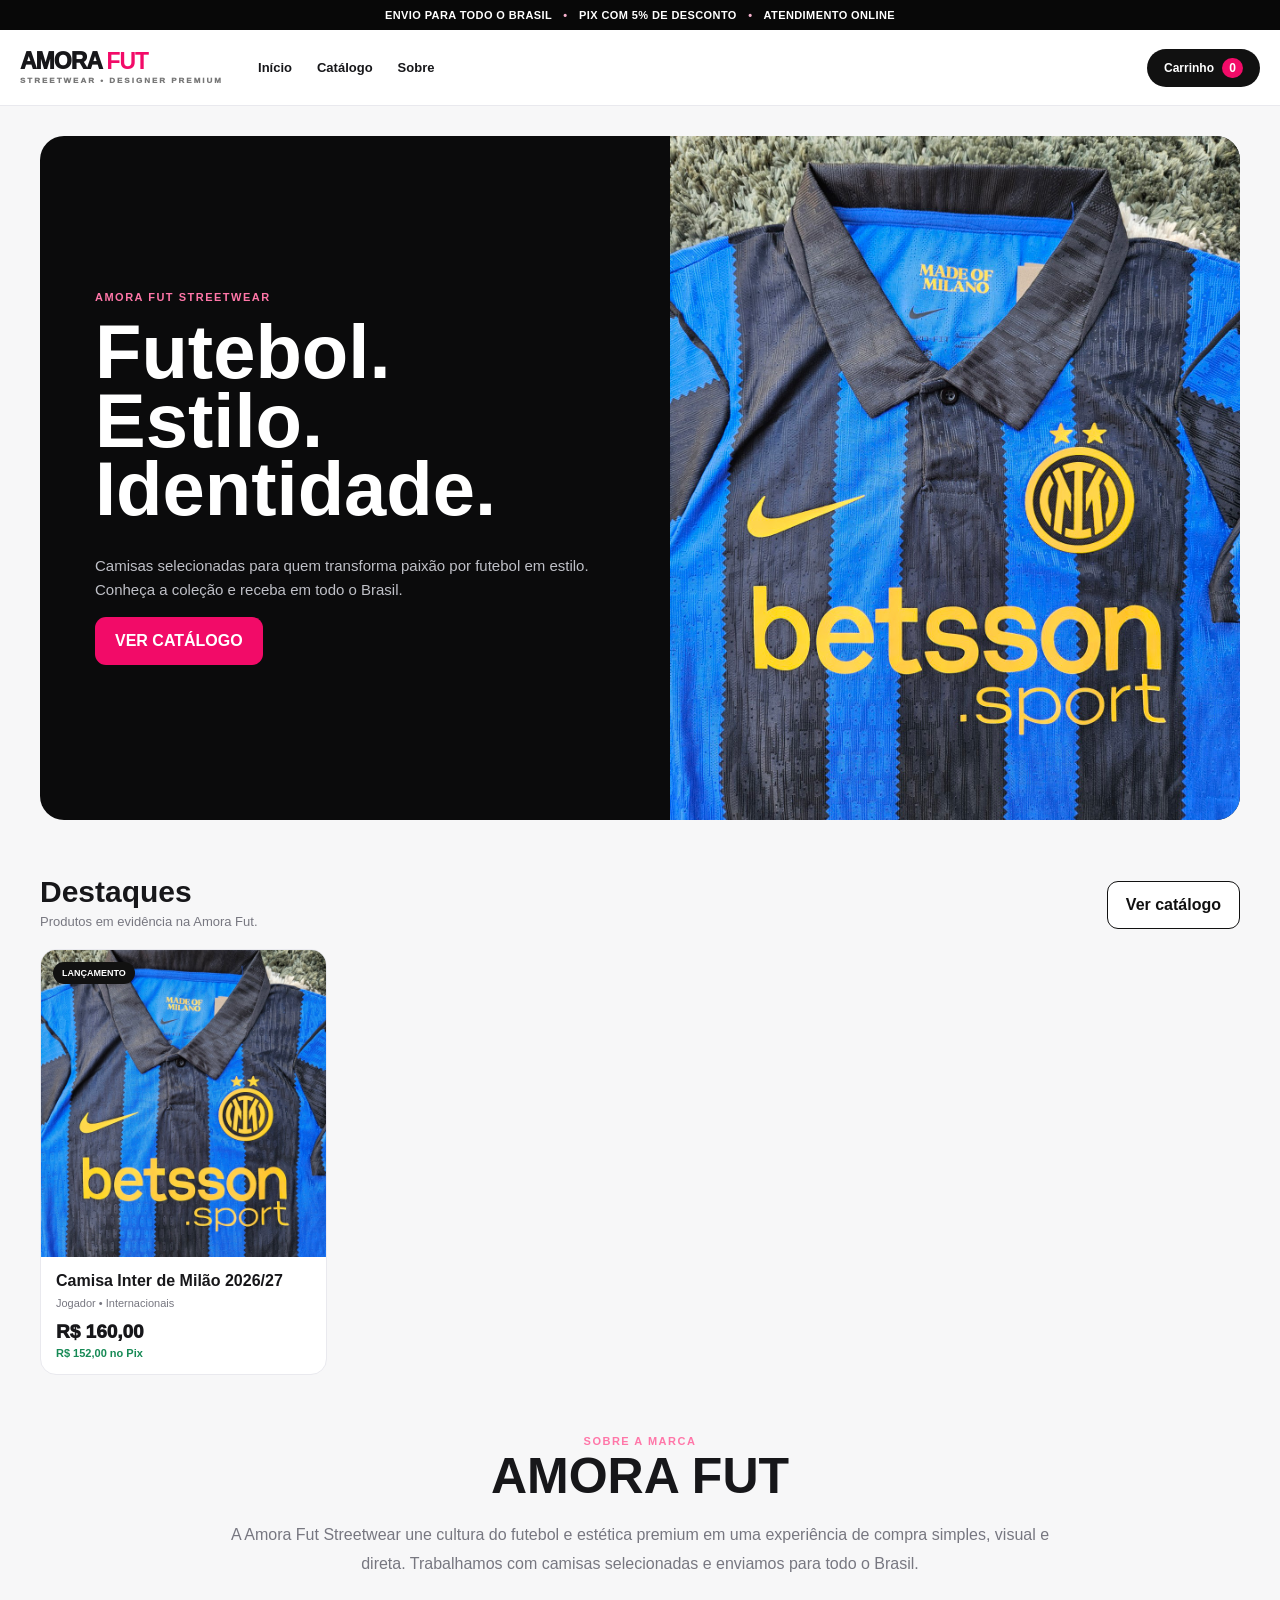
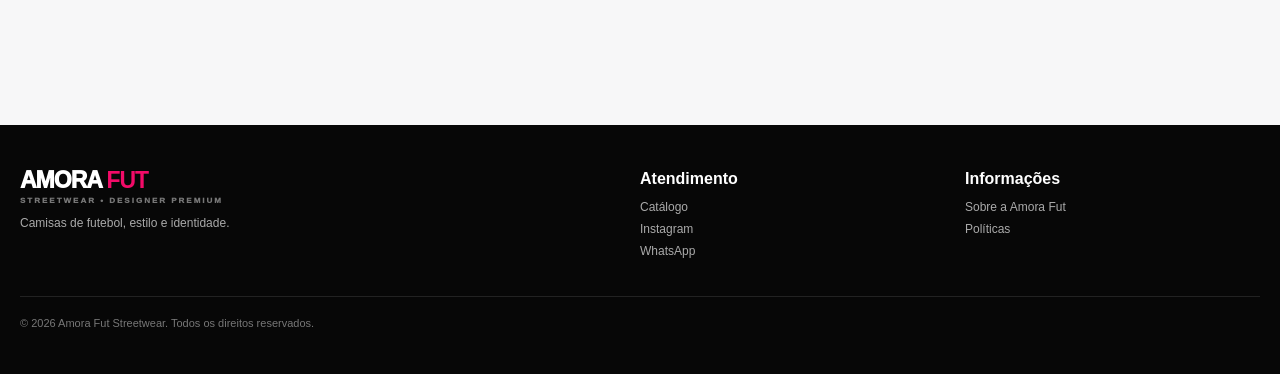
==== index.html @ ab6fc63b "a" ====
<!doctype html>
<html lang="pt-BR">
<head>
<meta charset="utf-8"><meta name="viewport" content="width=device-width,initial-scale=1">
<title>Amora Fut Streetwear | Camisas de Futebol</title>
<meta name="description" content="Amora Fut Streetwear — camisas de futebol e streetwear. Enviamos para todo o Brasil.">
<link rel="stylesheet" href="css/style.css">
</head>
<body>
<div class="announcement">ENVIO PARA TODO O BRASIL <span>•</span> PIX COM 5% DE DESCONTO <span>•</span> ATENDIMENTO ONLINE</div>
<header class="header">
  <a class="logo" href="#home" data-route>AMORA <strong>FUT</strong><small>STREETWEAR • DESIGNER PREMIUM</small></a>
  <nav><a href="#home" data-route>Início</a><a href="#catalogo" data-route>Catálogo</a><a href="#sobre" data-route>Sobre</a></nav>
  <button class="cartBtn" id="openCart">Carrinho <span id="cartCount">0</span></button>
</header>
<main id="app"></main>
<footer class="footer"><div class="footerGrid"><div><div class="logo light">AMORA <strong>FUT</strong><small>STREETWEAR • DESIGNER PREMIUM</small></div><p>Camisas de futebol, estilo e identidade.</p></div><div><b>Atendimento</b><a href="#catalogo" data-route>Catálogo</a><a id="instagramLink" target="_blank">Instagram</a><a id="whatsappLink" target="_blank">WhatsApp</a></div><div><b>Informações</b><a href="#sobre" data-route>Sobre a Amora Fut</a><a href="#politica" data-route>Políticas</a></div></div><div class="copy">© <span id="year"></span> Amora Fut Streetwear. Todos os direitos reservados.</div></footer>
<div id="cartDrawer" class="overlay"><aside class="drawer"><button class="x" id="closeCart">×</button><h2>Seu carrinho</h2><div id="cartItems"></div><div id="cartEmpty" class="empty">Seu carrinho está vazio.</div><div class="cartTotals"><div><span>Subtotal</span><b id="subtotal">R$ 0,00</b></div><div class="pixRow"><span>À vista no Pix</span><b id="pixTotal">R$ 0,00</b></div></div><button class="primary full" id="checkoutBtn">IR PARA O CHECKOUT</button><button class="secondary full" id="continueBtn">CONTINUAR COMPRANDO</button></aside></div>
<script src="js/config.js"></script><script src="js/products.js"></script><script src="js/app.js"></script>
</body></html>
---- css/style.css ----
:root{--pink:#f20b68;--pink2:#ff3d8b;--black:#080808;--ink:#17171a;--muted:#777780;--line:#e9e9ee;--bg:#f7f7f8;--white:#fff;--green:#168a55;--max:1240px}*{box-sizing:border-box}html{scroll-behavior:smooth}body{margin:0;font-family:Inter,Arial,Helvetica,sans-serif;color:var(--ink);background:var(--bg)}a{text-decoration:none;color:inherit}button,input,select{font:inherit}.announcement{background:var(--black);color:#fff;text-align:center;padding:9px 12px;font-size:11px;font-weight:800;letter-spacing:.4px}.announcement span{color:#f7b1cd;margin:0 8px}.header{height:76px;background:#fff;border-bottom:1px solid var(--line);display:flex;align-items:center;gap:35px;padding:0 max(18px,calc((100% - var(--max))/2));position:sticky;top:0;z-index:20}.logo{font-size:23px;font-weight:950;letter-spacing:-1px;line-height:.9}.logo strong{color:var(--pink)}.logo small{display:block;color:#777;font-size:8px;letter-spacing:2px;margin-top:6px}.header nav{display:flex;gap:25px;font-size:13px;font-weight:800;flex:1}.header nav a:hover{color:var(--pink)}.cartBtn{border:0;background:#111;color:#fff;border-radius:999px;padding:12px 17px;font-size:12px;font-weight:900;cursor:pointer}.cartBtn span{background:var(--pink);border-radius:99px;padding:3px 7px;margin-left:5px}.container{max-width:var(--max);margin:auto;padding:30px 20px 70px}.hero{background:#0b0b0c;color:#fff;border-radius:24px;min-height:470px;display:grid;grid-template-columns:1.05fr .95fr;overflow:hidden;position:relative}.heroCopy{padding:65px 55px;display:flex;flex-direction:column;justify-content:center}.eyebrow{font-size:11px;font-weight:900;letter-spacing:1.5px;color:#ff76a8}.hero h1{font-size:clamp(44px,6vw,76px);line-height:.9;margin:15px 0}.hero p{max-width:500px;color:#bfc0c7;line-height:1.6;font-size:15px}.heroImg{min-height:470px;background:#151518;display:flex;align-items:center;justify-content:center}.heroImg img{width:100%;height:100%;object-fit:cover}.primary{border:0;background:var(--pink);color:#fff;border-radius:11px;padding:15px 20px;font-weight:900;cursor:pointer}.primary:hover{background:var(--pink2)}.secondary{border:1px solid #111;background:#fff;color:#111;border-radius:11px;padding:14px 18px;font-weight:900;cursor:pointer}.sectionTitle{display:flex;justify-content:space-between;align-items:end;margin:55px 0 20px}.sectionTitle h2{font-size:30px;margin:0}.sectionTitle p{color:var(--muted);font-size:13px;margin:5px 0 0}.filters{display:flex;gap:9px;flex-wrap:wrap;margin-bottom:20px}.filter{border:1px solid var(--line);background:#fff;padding:10px 13px;border-radius:999px;font-size:12px;font-weight:800;cursor:pointer}.filter.active{background:#111;color:#fff;border-color:#111}.search{margin-left:auto;border:1px solid var(--line);background:#fff;border-radius:999px;padding:11px 14px;min-width:230px;outline:none}.grid{display:grid;grid-template-columns:repeat(4,1fr);gap:18px}.card{background:#fff;border:1px solid var(--line);border-radius:16px;overflow:hidden;transition:.2s;position:relative}.card:hover{transform:translateY(-3px);box-shadow:0 12px 35px #0000000d}.cardImg{aspect-ratio:1/1.08;background:#eee;overflow:hidden;position:relative}.cardImg img{width:100%;height:100%;object-fit:cover;transition:.35s}.card:hover .cardImg img{transform:scale(1.03)}.badge{position:absolute;top:12px;left:12px;background:#111;color:#fff;border-radius:999px;padding:6px 9px;font-size:9px;font-weight:900}.cardBody{padding:15px}.cardBody h3{margin:0 0 7px;font-size:16px}.meta{font-size:11px;color:var(--muted);margin-bottom:12px}.price{font-size:19px;font-weight:950}.pix{font-size:11px;color:var(--green);font-weight:800;margin-top:4px}.product{display:grid;grid-template-columns:1.08fr .92fr;gap:45px}.gallery{display:grid;grid-template-columns:85px 1fr;gap:11px}.thumbs{display:grid;gap:9px}.thumb{border:1px solid var(--line);border-radius:10px;overflow:hidden;padding:0;background:#fff;cursor:pointer}.thumb.active{border:2px solid var(--pink)}.thumb img{display:block;width:100%;aspect-ratio:1;object-fit:cover}.mainImg{background:#fff;border-radius:18px;overflow:hidden;position:relative}.mainImg img{width:100%;aspect-ratio:1/1.08;object-fit:cover;display:block}.details h1{font-size:clamp(35px,5vw,55px);line-height:.95;margin:13px 0}.tag{display:inline-block;background:#111;color:#fff;border-radius:999px;padding:7px 10px;font-size:9px;font-weight:900;letter-spacing:.7px}.subtitle{color:var(--muted);line-height:1.6}.bigPrice{font-size:32px;font-weight:950;margin-top:25px}.pixPrice{font-size:13px;color:var(--green);font-weight:900;margin-top:5px}.divider{height:1px;background:var(--line);margin:25px 0}.label{font-size:11px;font-weight:900;text-transform:uppercase;letter-spacing:.8px;margin-bottom:10px}.sizes{display:flex;gap:8px;flex-wrap:wrap}.size{width:50px;height:44px;border:1px solid #ddd;background:#fff;border-radius:9px;font-weight:900;cursor:pointer}.size.active{border:2px solid #111}.buyRow{display:grid;grid-template-columns:75px 1fr;gap:9px;margin-top:18px}.qty{border:1px solid #ddd;border-radius:10px;background:#fff;text-align:center;font-weight:900;width:100%}.benefits{display:grid;grid-template-columns:1fr 1fr;gap:9px;margin-top:15px}.benefit{background:#fff;border:1px solid var(--line);padding:12px;border-radius:11px;font-size:11px;line-height:1.4}.detailSections{margin-top:55px;display:grid;grid-template-columns:1fr 1fr;gap:16px}.panel{background:#fff;border:1px solid var(--line);border-radius:15px;padding:22px}.panel h2{margin:0 0 15px;font-size:22px}.spec{display:grid;grid-template-columns:150px 1fr;padding:12px 0;border-bottom:1px solid var(--line);font-size:13px}.spec:last-child{border:0}.notice{font-size:11px;color:var(--muted);line-height:1.5}.checkout{max-width:980px;margin:auto}.checkoutGrid{display:grid;grid-template-columns:1.1fr .9fr;gap:20px}.formPanel,.summaryPanel{background:#fff;border:1px solid var(--line);border-radius:16px;padding:24px}.formPanel h1{margin-top:0}.field{margin-bottom:14px}.field label{display:block;font-size:11px;font-weight:900;margin-bottom:6px}.field input,.field select{width:100%;padding:13px;border:1px solid #ddd;border-radius:9px;outline:none}.two{display:grid;grid-template-columns:1fr 1fr;gap:10px}.summaryItem{display:flex;justify-content:space-between;gap:10px;padding:12px 0;border-bottom:1px solid var(--line);font-size:13px}.summaryTotal{display:flex;justify-content:space-between;font-size:18px;font-weight:950;padding-top:15px}.payment{margin:18px 0;padding:13px;background:#f5fff9;border:1px solid #cfeede;border-radius:10px;color:#176b47;font-size:12px}.empty{padding:25px 5px;text-align:center;color:var(--muted);font-size:13px}.overlay{position:fixed;inset:0;background:#0008;z-index:50;display:none}.overlay.open{display:block}.drawer{position:absolute;right:0;top:0;height:100%;width:min(450px,94vw);background:#fff;padding:25px;overflow:auto}.x{float:right;border:0;background:#eee;border-radius:50%;width:34px;height:34px;cursor:pointer;font-size:20px}.drawer h2{margin-top:5px}.cartItem{display:grid;grid-template-columns:72px 1fr auto;gap:10px;padding:14px 0;border-bottom:1px solid var(--line)}.cartItem img{width:72px;height:78px;object-fit:cover;border-radius:9px}.cartItem h4{margin:0 0 5px;font-size:13px}.cartItem p{margin:0;color:var(--muted);font-size:11px}.remove{border:0;background:none;color:#c33;font-size:11px;cursor:pointer}.cartTotals{margin-top:20px}.cartTotals>div{display:flex;justify-content:space-between;padding:7px 0;font-size:13px}.pixRow{color:var(--green)}.full{width:100%;margin-top:10px}.footer{background:#070707;color:#fff;padding:45px 20px}.footerGrid{max-width:var(--max);margin:auto;display:grid;grid-template-columns:2fr 1fr 1fr;gap:30px}.footerGrid p{color:#aaa;font-size:12px}.footerGrid b{display:block;margin-bottom:12px}.footerGrid a{display:block;color:#aaa;font-size:12px;margin:8px 0}.copy{max-width:var(--max);margin:30px auto 0;padding-top:20px;border-top:1px solid #222;color:#777;font-size:11px}.light small{color:#777}.about{max-width:850px;margin:auto;text-align:center;padding:60px 0}.about h1{font-size:50px;margin:0 0 15px}.about p{color:var(--muted);line-height:1.8}.policy{max-width:850px;margin:auto;padding:30px 0}.policy h1{font-size:40px}.policy h2{margin-top:28px}.policy p{color:var(--muted);line-height:1.7;font-size:14px}
@media(max-width:900px){.header nav{display:none}.hero{grid-template-columns:1fr}.heroImg{min-height:320px}.heroCopy{padding:45px 30px}.grid{grid-template-columns:repeat(2,1fr)}.product,.checkoutGrid,.detailSections{grid-template-columns:1fr}.footerGrid{grid-template-columns:1fr 1fr}}@media(max-width:560px){.header{height:68px}.logo{font-size:20px}.search{width:100%;margin-left:0}.sectionTitle{display:block}.grid{grid-template-columns:1fr 1fr;gap:10px}.cardBody{padding:11px}.cardBody h3{font-size:13px}.gallery{grid-template-columns:1fr}.thumbs{grid-template-columns:repeat(7,1fr);order:2}.mainImg{order:1}.benefits,.two{grid-template-columns:1fr}.footerGrid{grid-template-columns:1fr}.hero h1{font-size:46px}}
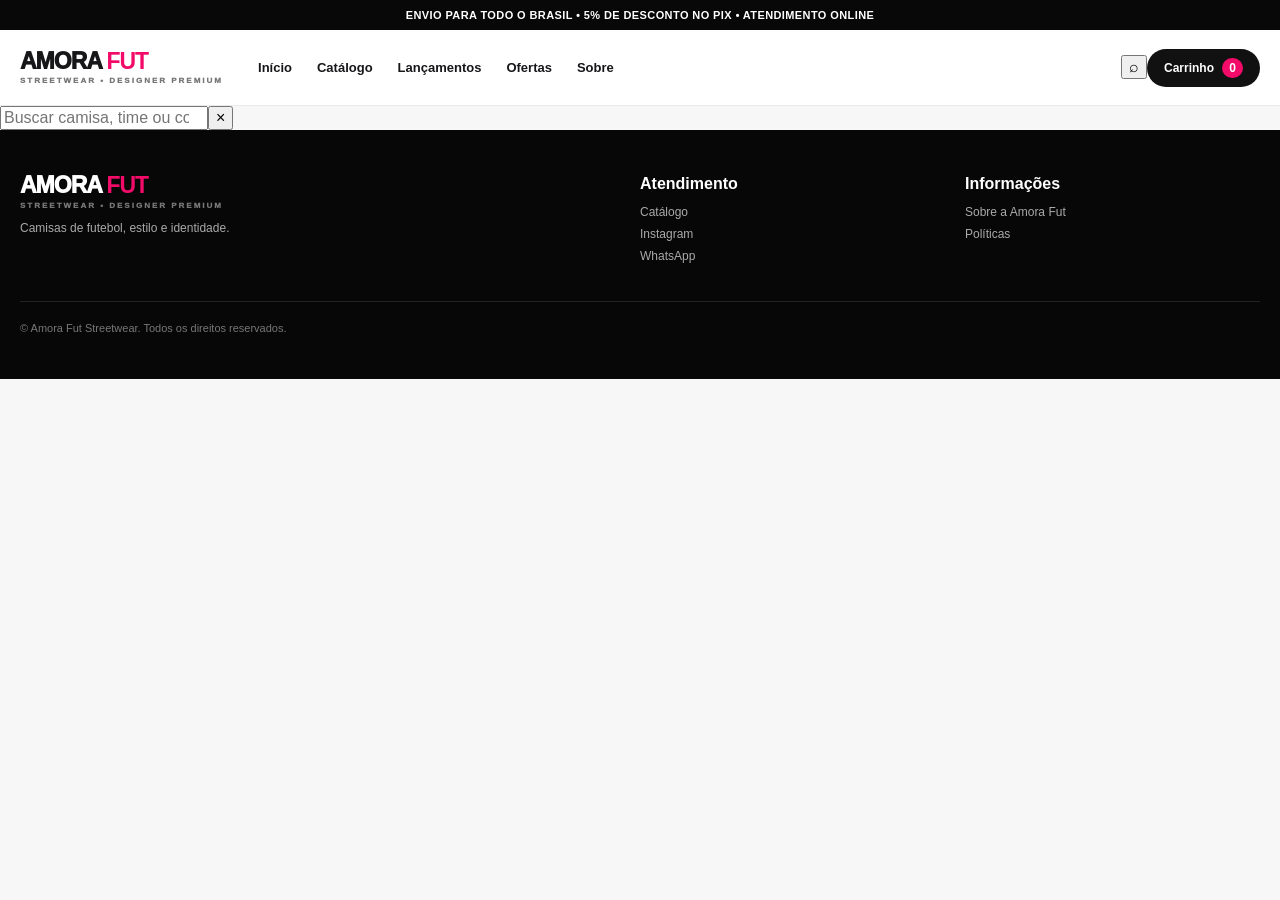
==== commit 8068b303: "Add files via upload" ====
--- a/index.html
+++ b/index.html
@@ -1,20 +1,21 @@
 <!doctype html>
 <html lang="pt-BR">
 <head>
-<meta charset="utf-8"><meta name="viewport" content="width=device-width,initial-scale=1">
+<meta charset="utf-8"><meta name="viewport" content="width=device-width, initial-scale=1">
 <title>Amora Fut Streetwear | Camisas de Futebol</title>
 <meta name="description" content="Amora Fut Streetwear — camisas de futebol e streetwear. Enviamos para todo o Brasil.">
 <link rel="stylesheet" href="css/style.css">
 </head>
 <body>
-<div class="announcement">ENVIO PARA TODO O BRASIL <span>•</span> PIX COM 5% DE DESCONTO <span>•</span> ATENDIMENTO ONLINE</div>
+<div class="announcement">ENVIO PARA TODO O BRASIL <i>•</i> 5% DE DESCONTO NO PIX <i>•</i> ATENDIMENTO ONLINE</div>
 <header class="header">
-  <a class="logo" href="#home" data-route>AMORA <strong>FUT</strong><small>STREETWEAR • DESIGNER PREMIUM</small></a>
-  <nav><a href="#home" data-route>Início</a><a href="#catalogo" data-route>Catálogo</a><a href="#sobre" data-route>Sobre</a></nav>
-  <button class="cartBtn" id="openCart">Carrinho <span id="cartCount">0</span></button>
+<a class="logo" href="#home" data-route>AMORA <strong>FUT</strong><small>STREETWEAR • DESIGNER PREMIUM</small></a>
+<nav class="mainNav"><a href="#home" data-route>Início</a><a href="#catalogo" data-route>Catálogo</a><a href="#lancamentos" data-route>Lançamentos</a><a href="#ofertas" data-route>Ofertas</a><a href="#sobre" data-route>Sobre</a></nav>
+<div class="headerActions"><button class="iconBtn" id="openSearch">⌕</button><button class="cartBtn" id="openCart">Carrinho <span id="cartCount">0</span></button></div>
 </header>
+<div id="searchBar" class="searchBar"><div class="searchInner"><input id="globalSearch" type="search" placeholder="Buscar camisa, time ou coleção..."><button id="closeSearch" class="iconBtn">×</button></div></div>
 <main id="app"></main>
 <footer class="footer"><div class="footerGrid"><div><div class="logo light">AMORA <strong>FUT</strong><small>STREETWEAR • DESIGNER PREMIUM</small></div><p>Camisas de futebol, estilo e identidade.</p></div><div><b>Atendimento</b><a href="#catalogo" data-route>Catálogo</a><a id="instagramLink" target="_blank">Instagram</a><a id="whatsappLink" target="_blank">WhatsApp</a></div><div><b>Informações</b><a href="#sobre" data-route>Sobre a Amora Fut</a><a href="#politica" data-route>Políticas</a></div></div><div class="copy">© <span id="year"></span> Amora Fut Streetwear. Todos os direitos reservados.</div></footer>
 <div id="cartDrawer" class="overlay"><aside class="drawer"><button class="x" id="closeCart">×</button><h2>Seu carrinho</h2><div id="cartItems"></div><div id="cartEmpty" class="empty">Seu carrinho está vazio.</div><div class="cartTotals"><div><span>Subtotal</span><b id="subtotal">R$ 0,00</b></div><div class="pixRow"><span>À vista no Pix</span><b id="pixTotal">R$ 0,00</b></div></div><button class="primary full" id="checkoutBtn">IR PARA O CHECKOUT</button><button class="secondary full" id="continueBtn">CONTINUAR COMPRANDO</button></aside></div>
 <script src="js/config.js"></script><script src="js/products.js"></script><script src="js/app.js"></script>
-</body></html>
+</body></html>
--- a/css/style.css
+++ b/css/style.css
@@ -1,2 +1,77 @@
 :root{--pink:#f20b68;--pink2:#ff3d8b;--black:#080808;--ink:#17171a;--muted:#777780;--line:#e9e9ee;--bg:#f7f7f8;--white:#fff;--green:#168a55;--max:1240px}*{box-sizing:border-box}html{scroll-behavior:smooth}body{margin:0;font-family:Inter,Arial,Helvetica,sans-serif;color:var(--ink);background:var(--bg)}a{text-decoration:none;color:inherit}button,input,select{font:inherit}.announcement{background:var(--black);color:#fff;text-align:center;padding:9px 12px;font-size:11px;font-weight:800;letter-spacing:.4px}.announcement span{color:#f7b1cd;margin:0 8px}.header{height:76px;background:#fff;border-bottom:1px solid var(--line);display:flex;align-items:center;gap:35px;padding:0 max(18px,calc((100% - var(--max))/2));position:sticky;top:0;z-index:20}.logo{font-size:23px;font-weight:950;letter-spacing:-1px;line-height:.9}.logo strong{color:var(--pink)}.logo small{display:block;color:#777;font-size:8px;letter-spacing:2px;margin-top:6px}.header nav{display:flex;gap:25px;font-size:13px;font-weight:800;flex:1}.header nav a:hover{color:var(--pink)}.cartBtn{border:0;background:#111;color:#fff;border-radius:999px;padding:12px 17px;font-size:12px;font-weight:900;cursor:pointer}.cartBtn span{background:var(--pink);border-radius:99px;padding:3px 7px;margin-left:5px}.container{max-width:var(--max);margin:auto;padding:30px 20px 70px}.hero{background:#0b0b0c;color:#fff;border-radius:24px;min-height:470px;display:grid;grid-template-columns:1.05fr .95fr;overflow:hidden;position:relative}.heroCopy{padding:65px 55px;display:flex;flex-direction:column;justify-content:center}.eyebrow{font-size:11px;font-weight:900;letter-spacing:1.5px;color:#ff76a8}.hero h1{font-size:clamp(44px,6vw,76px);line-height:.9;margin:15px 0}.hero p{max-width:500px;color:#bfc0c7;line-height:1.6;font-size:15px}.heroImg{min-height:470px;background:#151518;display:flex;align-items:center;justify-content:center}.heroImg img{width:100%;height:100%;object-fit:cover}.primary{border:0;background:var(--pink);color:#fff;border-radius:11px;padding:15px 20px;font-weight:900;cursor:pointer}.primary:hover{background:var(--pink2)}.secondary{border:1px solid #111;background:#fff;color:#111;border-radius:11px;padding:14px 18px;font-weight:900;cursor:pointer}.sectionTitle{display:flex;justify-content:space-between;align-items:end;margin:55px 0 20px}.sectionTitle h2{font-size:30px;margin:0}.sectionTitle p{color:var(--muted);font-size:13px;margin:5px 0 0}.filters{display:flex;gap:9px;flex-wrap:wrap;margin-bottom:20px}.filter{border:1px solid var(--line);background:#fff;padding:10px 13px;border-radius:999px;font-size:12px;font-weight:800;cursor:pointer}.filter.active{background:#111;color:#fff;border-color:#111}.search{margin-left:auto;border:1px solid var(--line);background:#fff;border-radius:999px;padding:11px 14px;min-width:230px;outline:none}.grid{display:grid;grid-template-columns:repeat(4,1fr);gap:18px}.card{background:#fff;border:1px solid var(--line);border-radius:16px;overflow:hidden;transition:.2s;position:relative}.card:hover{transform:translateY(-3px);box-shadow:0 12px 35px #0000000d}.cardImg{aspect-ratio:1/1.08;background:#eee;overflow:hidden;position:relative}.cardImg img{width:100%;height:100%;object-fit:cover;transition:.35s}.card:hover .cardImg img{transform:scale(1.03)}.badge{position:absolute;top:12px;left:12px;background:#111;color:#fff;border-radius:999px;padding:6px 9px;font-size:9px;font-weight:900}.cardBody{padding:15px}.cardBody h3{margin:0 0 7px;font-size:16px}.meta{font-size:11px;color:var(--muted);margin-bottom:12px}.price{font-size:19px;font-weight:950}.pix{font-size:11px;color:var(--green);font-weight:800;margin-top:4px}.product{display:grid;grid-template-columns:1.08fr .92fr;gap:45px}.gallery{display:grid;grid-template-columns:85px 1fr;gap:11px}.thumbs{display:grid;gap:9px}.thumb{border:1px solid var(--line);border-radius:10px;overflow:hidden;padding:0;background:#fff;cursor:pointer}.thumb.active{border:2px solid var(--pink)}.thumb img{display:block;width:100%;aspect-ratio:1;object-fit:cover}.mainImg{background:#fff;border-radius:18px;overflow:hidden;position:relative}.mainImg img{width:100%;aspect-ratio:1/1.08;object-fit:cover;display:block}.details h1{font-size:clamp(35px,5vw,55px);line-height:.95;margin:13px 0}.tag{display:inline-block;background:#111;color:#fff;border-radius:999px;padding:7px 10px;font-size:9px;font-weight:900;letter-spacing:.7px}.subtitle{color:var(--muted);line-height:1.6}.bigPrice{font-size:32px;font-weight:950;margin-top:25px}.pixPrice{font-size:13px;color:var(--green);font-weight:900;margin-top:5px}.divider{height:1px;background:var(--line);margin:25px 0}.label{font-size:11px;font-weight:900;text-transform:uppercase;letter-spacing:.8px;margin-bottom:10px}.sizes{display:flex;gap:8px;flex-wrap:wrap}.size{width:50px;height:44px;border:1px solid #ddd;background:#fff;border-radius:9px;font-weight:900;cursor:pointer}.size.active{border:2px solid #111}.buyRow{display:grid;grid-template-columns:75px 1fr;gap:9px;margin-top:18px}.qty{border:1px solid #ddd;border-radius:10px;background:#fff;text-align:center;font-weight:900;width:100%}.benefits{display:grid;grid-template-columns:1fr 1fr;gap:9px;margin-top:15px}.benefit{background:#fff;border:1px solid var(--line);padding:12px;border-radius:11px;font-size:11px;line-height:1.4}.detailSections{margin-top:55px;display:grid;grid-template-columns:1fr 1fr;gap:16px}.panel{background:#fff;border:1px solid var(--line);border-radius:15px;padding:22px}.panel h2{margin:0 0 15px;font-size:22px}.spec{display:grid;grid-template-columns:150px 1fr;padding:12px 0;border-bottom:1px solid var(--line);font-size:13px}.spec:last-child{border:0}.notice{font-size:11px;color:var(--muted);line-height:1.5}.checkout{max-width:980px;margin:auto}.checkoutGrid{display:grid;grid-template-columns:1.1fr .9fr;gap:20px}.formPanel,.summaryPanel{background:#fff;border:1px solid var(--line);border-radius:16px;padding:24px}.formPanel h1{margin-top:0}.field{margin-bottom:14px}.field label{display:block;font-size:11px;font-weight:900;margin-bottom:6px}.field input,.field select{width:100%;padding:13px;border:1px solid #ddd;border-radius:9px;outline:none}.two{display:grid;grid-template-columns:1fr 1fr;gap:10px}.summaryItem{display:flex;justify-content:space-between;gap:10px;padding:12px 0;border-bottom:1px solid var(--line);font-size:13px}.summaryTotal{display:flex;justify-content:space-between;font-size:18px;font-weight:950;padding-top:15px}.payment{margin:18px 0;padding:13px;background:#f5fff9;border:1px solid #cfeede;border-radius:10px;color:#176b47;font-size:12px}.empty{padding:25px 5px;text-align:center;color:var(--muted);font-size:13px}.overlay{position:fixed;inset:0;background:#0008;z-index:50;display:none}.overlay.open{display:block}.drawer{position:absolute;right:0;top:0;height:100%;width:min(450px,94vw);background:#fff;padding:25px;overflow:auto}.x{float:right;border:0;background:#eee;border-radius:50%;width:34px;height:34px;cursor:pointer;font-size:20px}.drawer h2{margin-top:5px}.cartItem{display:grid;grid-template-columns:72px 1fr auto;gap:10px;padding:14px 0;border-bottom:1px solid var(--line)}.cartItem img{width:72px;height:78px;object-fit:cover;border-radius:9px}.cartItem h4{margin:0 0 5px;font-size:13px}.cartItem p{margin:0;color:var(--muted);font-size:11px}.remove{border:0;background:none;color:#c33;font-size:11px;cursor:pointer}.cartTotals{margin-top:20px}.cartTotals>div{display:flex;justify-content:space-between;padding:7px 0;font-size:13px}.pixRow{color:var(--green)}.full{width:100%;margin-top:10px}.footer{background:#070707;color:#fff;padding:45px 20px}.footerGrid{max-width:var(--max);margin:auto;display:grid;grid-template-columns:2fr 1fr 1fr;gap:30px}.footerGrid p{color:#aaa;font-size:12px}.footerGrid b{display:block;margin-bottom:12px}.footerGrid a{display:block;color:#aaa;font-size:12px;margin:8px 0}.copy{max-width:var(--max);margin:30px auto 0;padding-top:20px;border-top:1px solid #222;color:#777;font-size:11px}.light small{color:#777}.about{max-width:850px;margin:auto;text-align:center;padding:60px 0}.about h1{font-size:50px;margin:0 0 15px}.about p{color:var(--muted);line-height:1.8}.policy{max-width:850px;margin:auto;padding:30px 0}.policy h1{font-size:40px}.policy h2{margin-top:28px}.policy p{color:var(--muted);line-height:1.7;font-size:14px}
 @media(max-width:900px){.header nav{display:none}.hero{grid-template-columns:1fr}.heroImg{min-height:320px}.heroCopy{padding:45px 30px}.grid{grid-template-columns:repeat(2,1fr)}.product,.checkoutGrid,.detailSections{grid-template-columns:1fr}.footerGrid{grid-template-columns:1fr 1fr}}@media(max-width:560px){.header{height:68px}.logo{font-size:20px}.search{width:100%;margin-left:0}.sectionTitle{display:block}.grid{grid-template-columns:1fr 1fr;gap:10px}.cardBody{padding:11px}.cardBody h3{font-size:13px}.gallery{grid-template-columns:1fr}.thumbs{grid-template-columns:repeat(7,1fr);order:2}.mainImg{order:1}.benefits,.two{grid-template-columns:1fr}.footerGrid{grid-template-columns:1fr}.hero h1{font-size:46px}}
+
+/* =========================
+   AMORA FUT HOME V4
+   ========================= */
+.home-v4{background:#f7f7f8}
+.homeHero{display:grid;grid-template-columns:1fr 1fr;min-height:650px;padding-top:28px;padding-bottom:28px}
+.heroV4Copy{background:#090909;color:#fff;border-radius:28px 0 0 28px;padding:70px 62px;display:flex;flex-direction:column;justify-content:center}
+.heroV4Copy h1{font-size:clamp(48px,6vw,82px);line-height:.88;letter-spacing:-3px;margin:18px 0}
+.heroV4Copy h1 em,.promoBand h2 em{color:var(--pink);font-style:normal}
+.heroV4Copy p{max-width:510px;color:#c4c4ca;line-height:1.7;font-size:15px}
+.heroActions{display:flex;align-items:center;gap:18px;margin-top:20px;flex-wrap:wrap}
+.heroLink{border:0;background:none;color:#fff;font-weight:900;font-size:11px;letter-spacing:.5px;cursor:pointer}
+.heroTrust{display:flex;gap:20px;flex-wrap:wrap;color:#aaa;font-size:10px;font-weight:800;margin-top:35px}
+.heroV4Image{border-radius:0 28px 28px 0;overflow:hidden;background:#151515;position:relative;min-height:594px}
+.heroV4Image img{width:100%;height:100%;object-fit:cover;display:block}
+.heroImageTag{position:absolute;top:22px;left:22px;background:#fff;color:#111;border-radius:999px;padding:9px 12px;font-size:9px;font-weight:950;letter-spacing:.8px}
+.sectionIntro.center{text-align:center}
+.sectionIntro h2{font-size:34px;margin:8px 0 0}
+.quickCategories{padding-top:48px}
+.categoryGrid{display:grid;grid-template-columns:repeat(6,1fr);gap:10px;margin-top:25px}
+.categoryTile{border:1px solid var(--line);background:#fff;border-radius:15px;padding:20px 13px;text-align:left;cursor:pointer;transition:.2s;min-height:120px}
+.categoryTile:hover{transform:translateY(-3px);box-shadow:0 10px 30px #0000000d}
+.categoryTile span{display:block;font-size:9px;color:var(--pink);font-weight:950;letter-spacing:1px;margin-bottom:25px}
+.categoryTile b{display:block;font-size:13px}
+.categoryTile small{display:block;color:var(--muted);font-size:10px;margin-top:5px}
+.categoryTile.dark{background:#111;color:#fff;border-color:#111}
+.categoryTile.dark small{color:#aaa}
+.homeProducts{padding-top:15px}
+.promoBand{background:#111;color:#fff;border-radius:24px;margin-top:25px;padding:48px 52px;display:grid;grid-template-columns:1fr 1fr;gap:30px;align-items:center}
+.promoBand h2{font-size:clamp(35px,5vw,56px);line-height:.95;margin:12px 0}
+.promoBand p{color:#aaa;max-width:460px;font-size:13px;line-height:1.6}
+.promoDeals{display:grid;grid-template-columns:1fr 1fr;gap:12px}
+.promoDeals>div{background:#1c1c1f;border:1px solid #303035;border-radius:16px;padding:25px}
+.promoDeals strong{display:block;font-size:10px;letter-spacing:1px;color:#aaa}
+.promoDeals b{display:block;color:#fff;font-size:27px;margin:8px 0}
+.promoDeals small{color:#aaa;font-size:10px}
+.benefitsV4{padding-top:65px}
+.benefitGridV4{display:grid;grid-template-columns:repeat(4,1fr);gap:12px;margin-top:25px}
+.benefitGridV4 article{background:#fff;border:1px solid var(--line);border-radius:16px;padding:24px}
+.benefitGridV4 span{font-size:10px;font-weight:950;color:var(--pink)}
+.benefitGridV4 h3{font-size:15px;margin:30px 0 8px}
+.benefitGridV4 p{font-size:11px;color:var(--muted);line-height:1.5;margin:0}
+.instagramV4{margin-top:25px;background:#f0e4e9;border-radius:24px;padding:42px 48px;display:flex;justify-content:space-between;align-items:center;gap:20px}
+.instagramV4 h2{font-size:34px;margin:8px 0}
+.instagramV4 p{font-size:12px;color:#666}
+.aboutV4{padding-top:65px;padding-bottom:75px}
+.aboutV4>div{background:#fff;border:1px solid var(--line);border-radius:24px;text-align:center;padding:55px 25px}
+.aboutV4 h2{font-size:42px;margin:10px 0}
+.aboutV4 p{max-width:720px;margin:0 auto 25px;color:var(--muted);line-height:1.7;font-size:13px}
+
+@media(max-width:1000px){
+ .categoryGrid{grid-template-columns:repeat(3,1fr)}
+ .benefitGridV4{grid-template-columns:repeat(2,1fr)}
+}
+@media(max-width:760px){
+ .homeHero{grid-template-columns:1fr;padding:12px 12px 25px}
+ .heroV4Copy{border-radius:22px 22px 0 0;padding:48px 28px}
+ .heroV4Image{border-radius:0 0 22px 22px;min-height:390px}
+ .promoBand{grid-template-columns:1fr;padding:35px 25px}
+ .instagramV4{display:block;padding:35px 25px}
+ .instagramV4 .primary{margin-top:18px}
+}
+@media(max-width:560px){
+ .categoryGrid{grid-template-columns:repeat(2,1fr);gap:8px}
+ .categoryTile{min-height:110px;padding:16px 12px}
+ .categoryTile span{margin-bottom:18px}
+ .benefitGridV4{grid-template-columns:1fr 1fr;gap:8px}
+ .benefitGridV4 article{padding:18px 14px}
+ .benefitGridV4 h3{font-size:13px;margin-top:22px}
+ .heroV4Copy h1{font-size:52px}
+ .promoDeals{grid-template-columns:1fr 1fr;gap:8px}
+ .promoDeals>div{padding:18px 14px}
+ .promoDeals b{font-size:20px}
+ .aboutV4 h2{font-size:32px}
+}
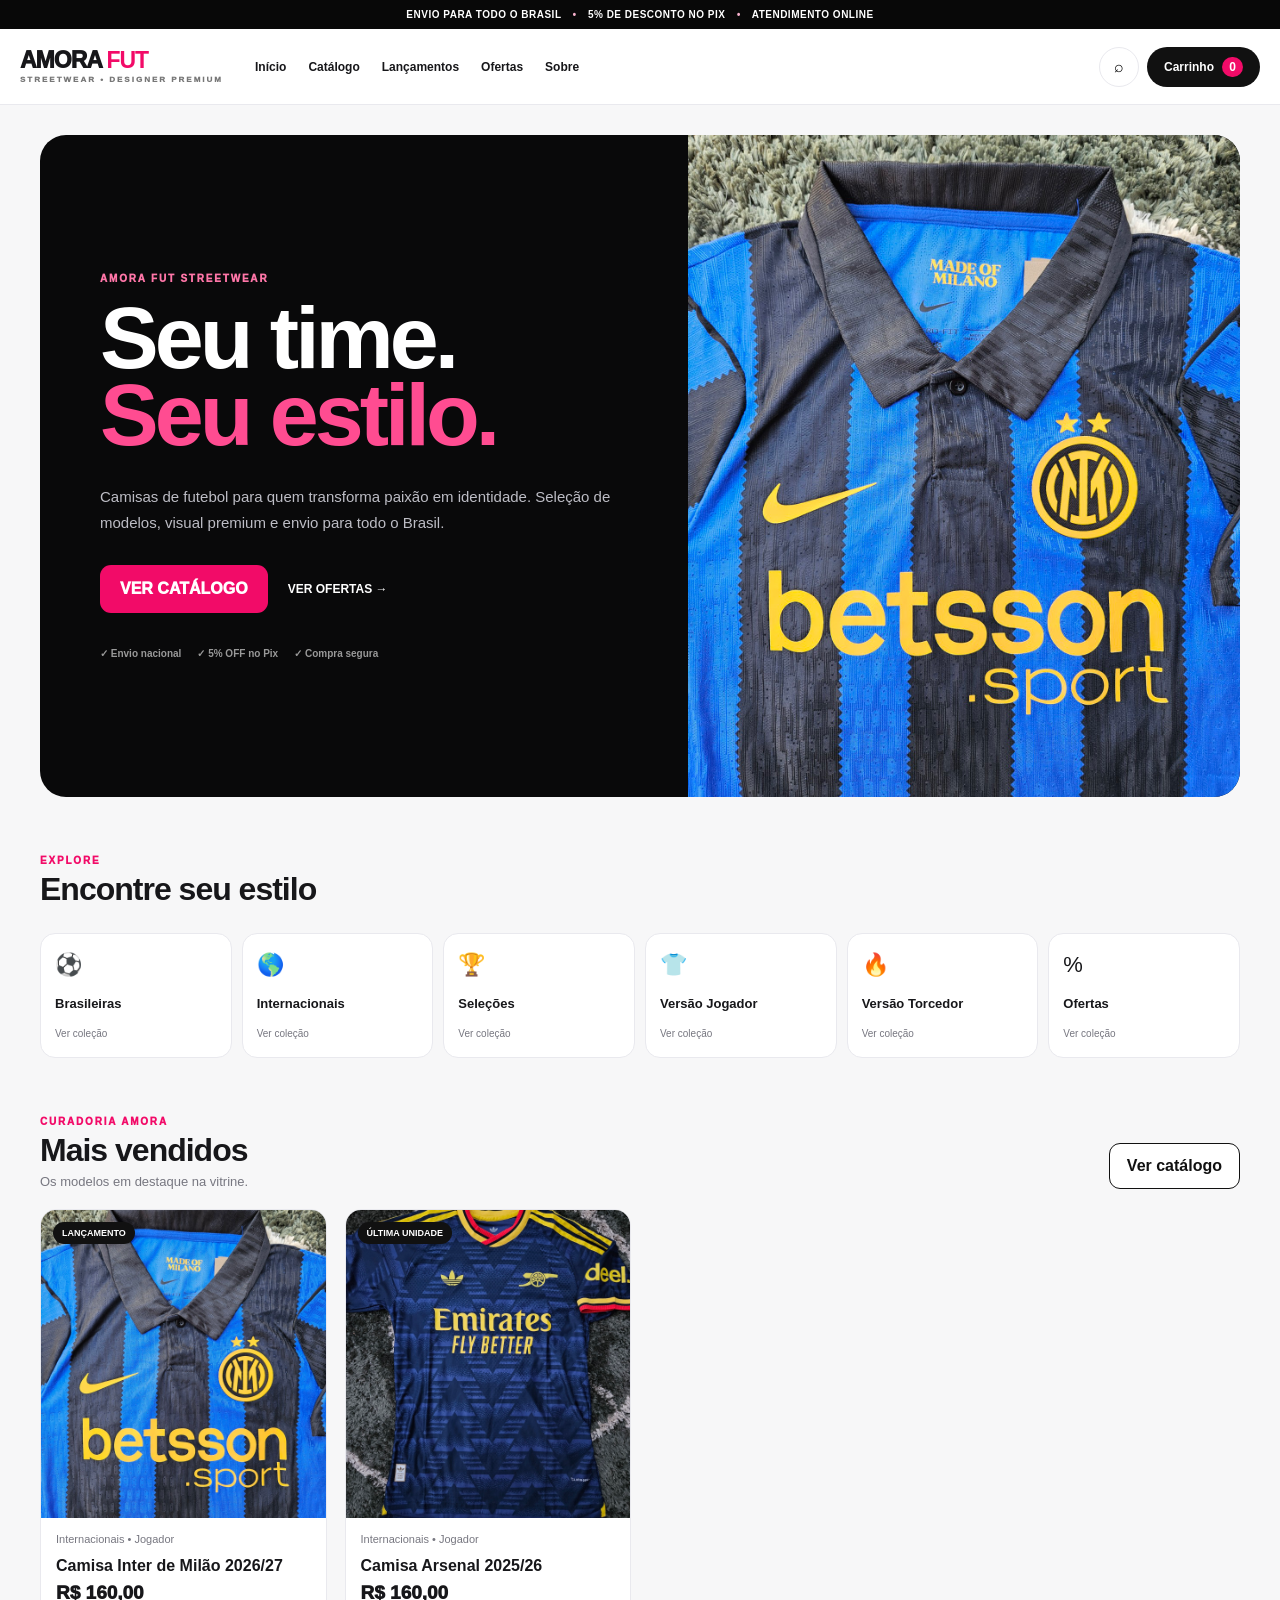
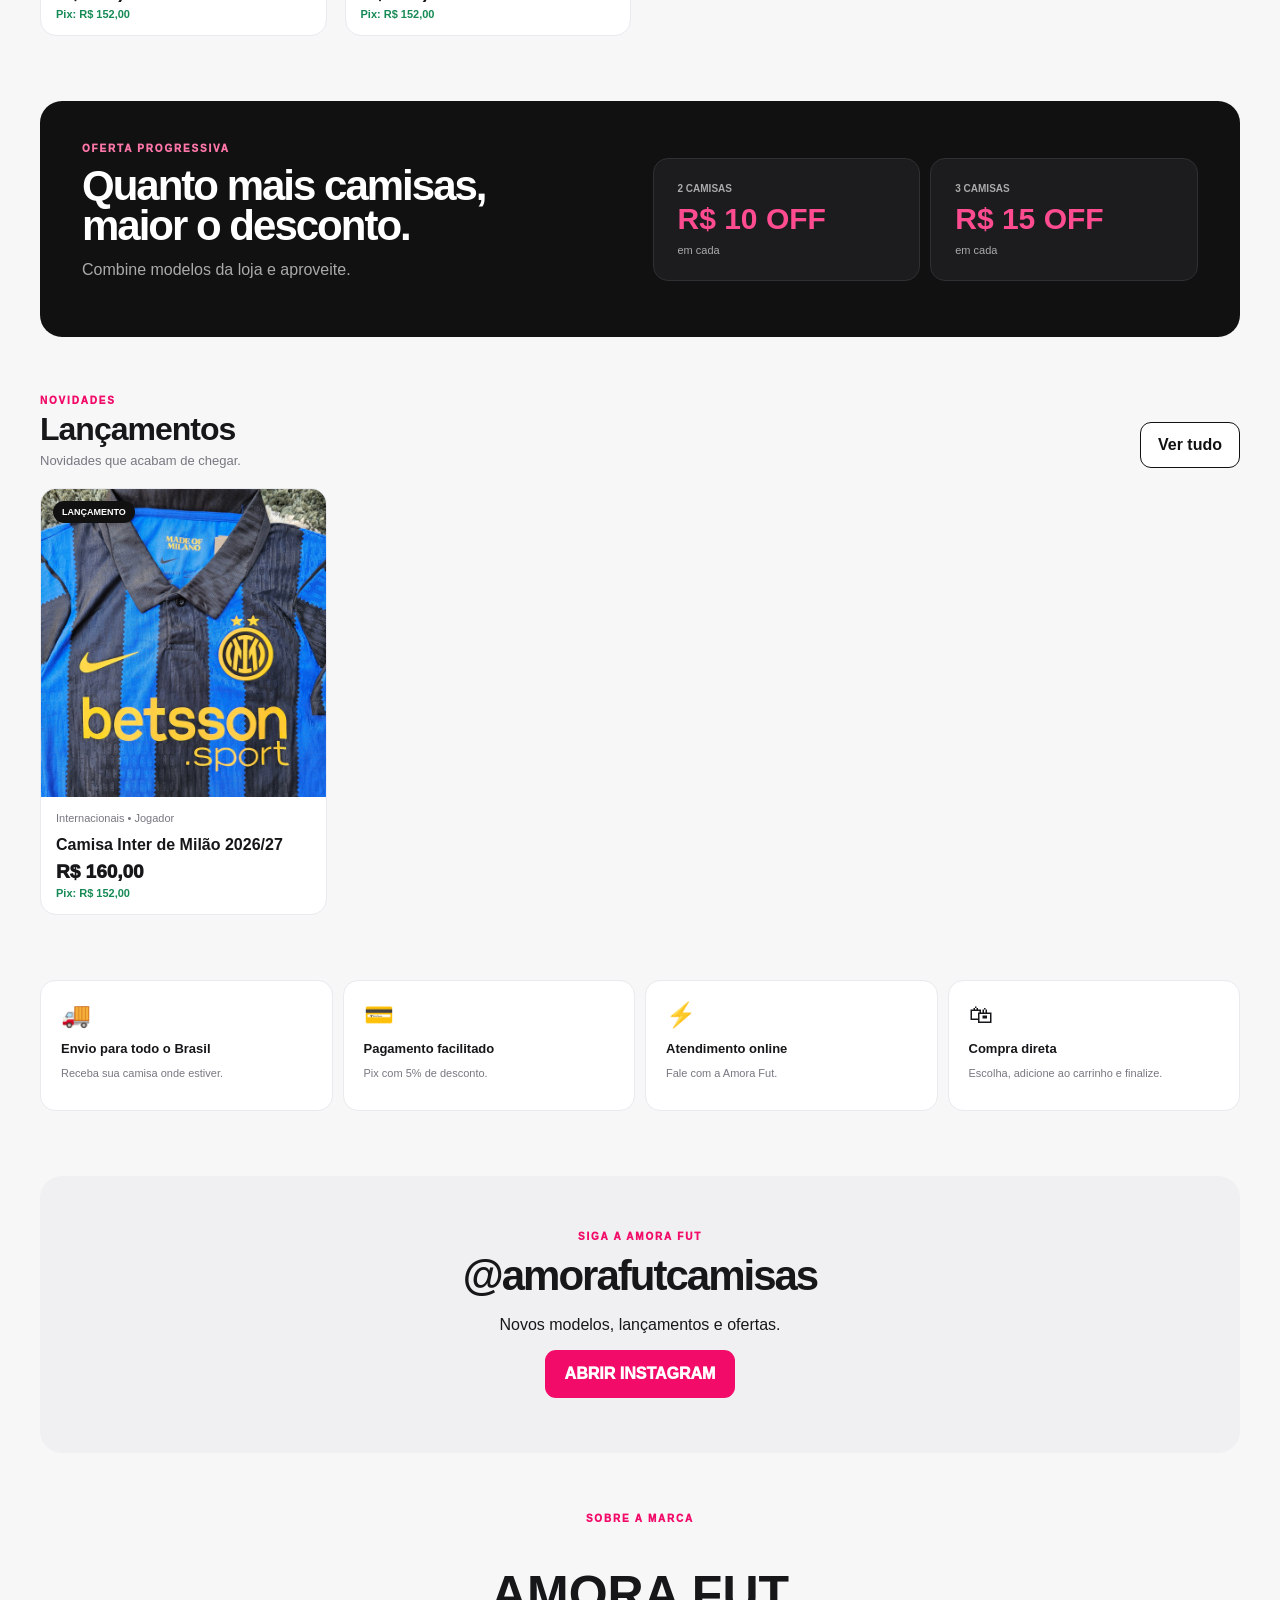
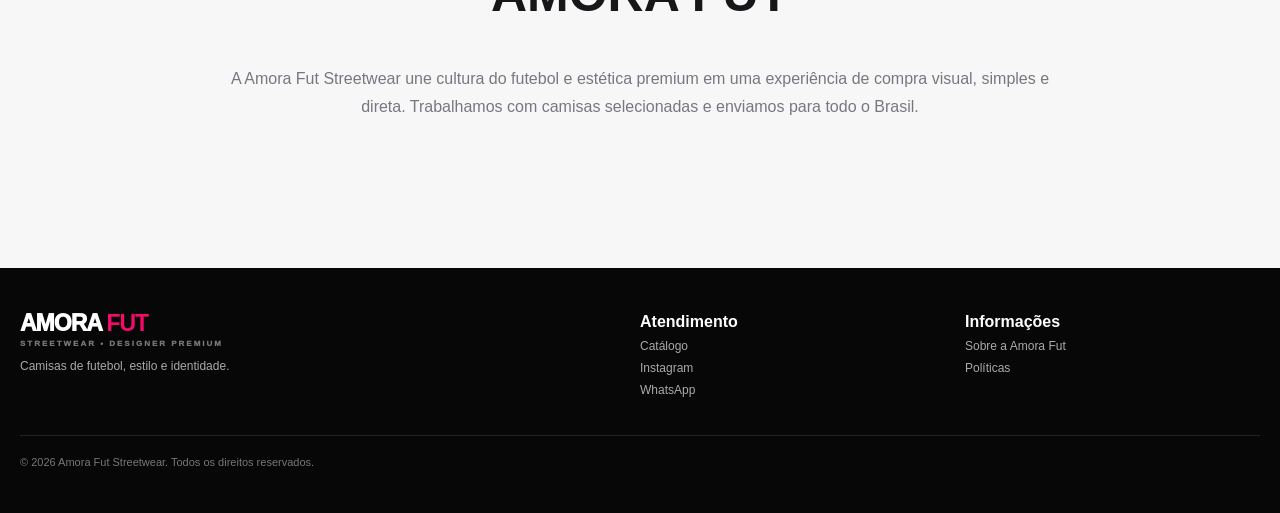
==== commit 2571f3f5: "Update index.html" ====
--- a/index.html
+++ b/index.html
@@ -6,7 +6,7 @@
 <meta name="description" content="Amora Fut Streetwear — camisas de futebol e streetwear. Enviamos para todo o Brasil.">
 <link rel="stylesheet" href="css/style.css">
 </head>
-<body>
+<script src="js/premium.js"></script><body>
 <div class="announcement">ENVIO PARA TODO O BRASIL <i>•</i> 5% DE DESCONTO NO PIX <i>•</i> ATENDIMENTO ONLINE</div>
 <header class="header">
 <a class="logo" href="#home" data-route>AMORA <strong>FUT</strong><small>STREETWEAR • DESIGNER PREMIUM</small></a>
@@ -18,4 +18,4 @@
 <footer class="footer"><div class="footerGrid"><div><div class="logo light">AMORA <strong>FUT</strong><small>STREETWEAR • DESIGNER PREMIUM</small></div><p>Camisas de futebol, estilo e identidade.</p></div><div><b>Atendimento</b><a href="#catalogo" data-route>Catálogo</a><a id="instagramLink" target="_blank">Instagram</a><a id="whatsappLink" target="_blank">WhatsApp</a></div><div><b>Informações</b><a href="#sobre" data-route>Sobre a Amora Fut</a><a href="#politica" data-route>Políticas</a></div></div><div class="copy">© <span id="year"></span> Amora Fut Streetwear. Todos os direitos reservados.</div></footer>
 <div id="cartDrawer" class="overlay"><aside class="drawer"><button class="x" id="closeCart">×</button><h2>Seu carrinho</h2><div id="cartItems"></div><div id="cartEmpty" class="empty">Seu carrinho está vazio.</div><div class="cartTotals"><div><span>Subtotal</span><b id="subtotal">R$ 0,00</b></div><div class="pixRow"><span>À vista no Pix</span><b id="pixTotal">R$ 0,00</b></div></div><button class="primary full" id="checkoutBtn">IR PARA O CHECKOUT</button><button class="secondary full" id="continueBtn">CONTINUAR COMPRANDO</button></aside></div>
 <script src="js/config.js"></script><script src="js/products.js"></script><script src="js/app.js"></script>
-</body></html>+</body></html>
--- a/css/style.css
+++ b/css/style.css
@@ -1,77 +1,6 @@
-:root{--pink:#f20b68;--pink2:#ff3d8b;--black:#080808;--ink:#17171a;--muted:#777780;--line:#e9e9ee;--bg:#f7f7f8;--white:#fff;--green:#168a55;--max:1240px}*{box-sizing:border-box}html{scroll-behavior:smooth}body{margin:0;font-family:Inter,Arial,Helvetica,sans-serif;color:var(--ink);background:var(--bg)}a{text-decoration:none;color:inherit}button,input,select{font:inherit}.announcement{background:var(--black);color:#fff;text-align:center;padding:9px 12px;font-size:11px;font-weight:800;letter-spacing:.4px}.announcement span{color:#f7b1cd;margin:0 8px}.header{height:76px;background:#fff;border-bottom:1px solid var(--line);display:flex;align-items:center;gap:35px;padding:0 max(18px,calc((100% - var(--max))/2));position:sticky;top:0;z-index:20}.logo{font-size:23px;font-weight:950;letter-spacing:-1px;line-height:.9}.logo strong{color:var(--pink)}.logo small{display:block;color:#777;font-size:8px;letter-spacing:2px;margin-top:6px}.header nav{display:flex;gap:25px;font-size:13px;font-weight:800;flex:1}.header nav a:hover{color:var(--pink)}.cartBtn{border:0;background:#111;color:#fff;border-radius:999px;padding:12px 17px;font-size:12px;font-weight:900;cursor:pointer}.cartBtn span{background:var(--pink);border-radius:99px;padding:3px 7px;margin-left:5px}.container{max-width:var(--max);margin:auto;padding:30px 20px 70px}.hero{background:#0b0b0c;color:#fff;border-radius:24px;min-height:470px;display:grid;grid-template-columns:1.05fr .95fr;overflow:hidden;position:relative}.heroCopy{padding:65px 55px;display:flex;flex-direction:column;justify-content:center}.eyebrow{font-size:11px;font-weight:900;letter-spacing:1.5px;color:#ff76a8}.hero h1{font-size:clamp(44px,6vw,76px);line-height:.9;margin:15px 0}.hero p{max-width:500px;color:#bfc0c7;line-height:1.6;font-size:15px}.heroImg{min-height:470px;background:#151518;display:flex;align-items:center;justify-content:center}.heroImg img{width:100%;height:100%;object-fit:cover}.primary{border:0;background:var(--pink);color:#fff;border-radius:11px;padding:15px 20px;font-weight:900;cursor:pointer}.primary:hover{background:var(--pink2)}.secondary{border:1px solid #111;background:#fff;color:#111;border-radius:11px;padding:14px 18px;font-weight:900;cursor:pointer}.sectionTitle{display:flex;justify-content:space-between;align-items:end;margin:55px 0 20px}.sectionTitle h2{font-size:30px;margin:0}.sectionTitle p{color:var(--muted);font-size:13px;margin:5px 0 0}.filters{display:flex;gap:9px;flex-wrap:wrap;margin-bottom:20px}.filter{border:1px solid var(--line);background:#fff;padding:10px 13px;border-radius:999px;font-size:12px;font-weight:800;cursor:pointer}.filter.active{background:#111;color:#fff;border-color:#111}.search{margin-left:auto;border:1px solid var(--line);background:#fff;border-radius:999px;padding:11px 14px;min-width:230px;outline:none}.grid{display:grid;grid-template-columns:repeat(4,1fr);gap:18px}.card{background:#fff;border:1px solid var(--line);border-radius:16px;overflow:hidden;transition:.2s;position:relative}.card:hover{transform:translateY(-3px);box-shadow:0 12px 35px #0000000d}.cardImg{aspect-ratio:1/1.08;background:#eee;overflow:hidden;position:relative}.cardImg img{width:100%;height:100%;object-fit:cover;transition:.35s}.card:hover .cardImg img{transform:scale(1.03)}.badge{position:absolute;top:12px;left:12px;background:#111;color:#fff;border-radius:999px;padding:6px 9px;font-size:9px;font-weight:900}.cardBody{padding:15px}.cardBody h3{margin:0 0 7px;font-size:16px}.meta{font-size:11px;color:var(--muted);margin-bottom:12px}.price{font-size:19px;font-weight:950}.pix{font-size:11px;color:var(--green);font-weight:800;margin-top:4px}.product{display:grid;grid-template-columns:1.08fr .92fr;gap:45px}.gallery{display:grid;grid-template-columns:85px 1fr;gap:11px}.thumbs{display:grid;gap:9px}.thumb{border:1px solid var(--line);border-radius:10px;overflow:hidden;padding:0;background:#fff;cursor:pointer}.thumb.active{border:2px solid var(--pink)}.thumb img{display:block;width:100%;aspect-ratio:1;object-fit:cover}.mainImg{background:#fff;border-radius:18px;overflow:hidden;position:relative}.mainImg img{width:100%;aspect-ratio:1/1.08;object-fit:cover;display:block}.details h1{font-size:clamp(35px,5vw,55px);line-height:.95;margin:13px 0}.tag{display:inline-block;background:#111;color:#fff;border-radius:999px;padding:7px 10px;font-size:9px;font-weight:900;letter-spacing:.7px}.subtitle{color:var(--muted);line-height:1.6}.bigPrice{font-size:32px;font-weight:950;margin-top:25px}.pixPrice{font-size:13px;color:var(--green);font-weight:900;margin-top:5px}.divider{height:1px;background:var(--line);margin:25px 0}.label{font-size:11px;font-weight:900;text-transform:uppercase;letter-spacing:.8px;margin-bottom:10px}.sizes{display:flex;gap:8px;flex-wrap:wrap}.size{width:50px;height:44px;border:1px solid #ddd;background:#fff;border-radius:9px;font-weight:900;cursor:pointer}.size.active{border:2px solid #111}.buyRow{display:grid;grid-template-columns:75px 1fr;gap:9px;margin-top:18px}.qty{border:1px solid #ddd;border-radius:10px;background:#fff;text-align:center;font-weight:900;width:100%}.benefits{display:grid;grid-template-columns:1fr 1fr;gap:9px;margin-top:15px}.benefit{background:#fff;border:1px solid var(--line);padding:12px;border-radius:11px;font-size:11px;line-height:1.4}.detailSections{margin-top:55px;display:grid;grid-template-columns:1fr 1fr;gap:16px}.panel{background:#fff;border:1px solid var(--line);border-radius:15px;padding:22px}.panel h2{margin:0 0 15px;font-size:22px}.spec{display:grid;grid-template-columns:150px 1fr;padding:12px 0;border-bottom:1px solid var(--line);font-size:13px}.spec:last-child{border:0}.notice{font-size:11px;color:var(--muted);line-height:1.5}.checkout{max-width:980px;margin:auto}.checkoutGrid{display:grid;grid-template-columns:1.1fr .9fr;gap:20px}.formPanel,.summaryPanel{background:#fff;border:1px solid var(--line);border-radius:16px;padding:24px}.formPanel h1{margin-top:0}.field{margin-bottom:14px}.field label{display:block;font-size:11px;font-weight:900;margin-bottom:6px}.field input,.field select{width:100%;padding:13px;border:1px solid #ddd;border-radius:9px;outline:none}.two{display:grid;grid-template-columns:1fr 1fr;gap:10px}.summaryItem{display:flex;justify-content:space-between;gap:10px;padding:12px 0;border-bottom:1px solid var(--line);font-size:13px}.summaryTotal{display:flex;justify-content:space-between;font-size:18px;font-weight:950;padding-top:15px}.payment{margin:18px 0;padding:13px;background:#f5fff9;border:1px solid #cfeede;border-radius:10px;color:#176b47;font-size:12px}.empty{padding:25px 5px;text-align:center;color:var(--muted);font-size:13px}.overlay{position:fixed;inset:0;background:#0008;z-index:50;display:none}.overlay.open{display:block}.drawer{position:absolute;right:0;top:0;height:100%;width:min(450px,94vw);background:#fff;padding:25px;overflow:auto}.x{float:right;border:0;background:#eee;border-radius:50%;width:34px;height:34px;cursor:pointer;font-size:20px}.drawer h2{margin-top:5px}.cartItem{display:grid;grid-template-columns:72px 1fr auto;gap:10px;padding:14px 0;border-bottom:1px solid var(--line)}.cartItem img{width:72px;height:78px;object-fit:cover;border-radius:9px}.cartItem h4{margin:0 0 5px;font-size:13px}.cartItem p{margin:0;color:var(--muted);font-size:11px}.remove{border:0;background:none;color:#c33;font-size:11px;cursor:pointer}.cartTotals{margin-top:20px}.cartTotals>div{display:flex;justify-content:space-between;padding:7px 0;font-size:13px}.pixRow{color:var(--green)}.full{width:100%;margin-top:10px}.footer{background:#070707;color:#fff;padding:45px 20px}.footerGrid{max-width:var(--max);margin:auto;display:grid;grid-template-columns:2fr 1fr 1fr;gap:30px}.footerGrid p{color:#aaa;font-size:12px}.footerGrid b{display:block;margin-bottom:12px}.footerGrid a{display:block;color:#aaa;font-size:12px;margin:8px 0}.copy{max-width:var(--max);margin:30px auto 0;padding-top:20px;border-top:1px solid #222;color:#777;font-size:11px}.light small{color:#777}.about{max-width:850px;margin:auto;text-align:center;padding:60px 0}.about h1{font-size:50px;margin:0 0 15px}.about p{color:var(--muted);line-height:1.8}.policy{max-width:850px;margin:auto;padding:30px 0}.policy h1{font-size:40px}.policy h2{margin-top:28px}.policy p{color:var(--muted);line-height:1.7;font-size:14px}
-@media(max-width:900px){.header nav{display:none}.hero{grid-template-columns:1fr}.heroImg{min-height:320px}.heroCopy{padding:45px 30px}.grid{grid-template-columns:repeat(2,1fr)}.product,.checkoutGrid,.detailSections{grid-template-columns:1fr}.footerGrid{grid-template-columns:1fr 1fr}}@media(max-width:560px){.header{height:68px}.logo{font-size:20px}.search{width:100%;margin-left:0}.sectionTitle{display:block}.grid{grid-template-columns:1fr 1fr;gap:10px}.cardBody{padding:11px}.cardBody h3{font-size:13px}.gallery{grid-template-columns:1fr}.thumbs{grid-template-columns:repeat(7,1fr);order:2}.mainImg{order:1}.benefits,.two{grid-template-columns:1fr}.footerGrid{grid-template-columns:1fr}.hero h1{font-size:46px}}
-
-/* =========================
-   AMORA FUT HOME V4
-   ========================= */
-.home-v4{background:#f7f7f8}
-.homeHero{display:grid;grid-template-columns:1fr 1fr;min-height:650px;padding-top:28px;padding-bottom:28px}
-.heroV4Copy{background:#090909;color:#fff;border-radius:28px 0 0 28px;padding:70px 62px;display:flex;flex-direction:column;justify-content:center}
-.heroV4Copy h1{font-size:clamp(48px,6vw,82px);line-height:.88;letter-spacing:-3px;margin:18px 0}
-.heroV4Copy h1 em,.promoBand h2 em{color:var(--pink);font-style:normal}
-.heroV4Copy p{max-width:510px;color:#c4c4ca;line-height:1.7;font-size:15px}
-.heroActions{display:flex;align-items:center;gap:18px;margin-top:20px;flex-wrap:wrap}
-.heroLink{border:0;background:none;color:#fff;font-weight:900;font-size:11px;letter-spacing:.5px;cursor:pointer}
-.heroTrust{display:flex;gap:20px;flex-wrap:wrap;color:#aaa;font-size:10px;font-weight:800;margin-top:35px}
-.heroV4Image{border-radius:0 28px 28px 0;overflow:hidden;background:#151515;position:relative;min-height:594px}
-.heroV4Image img{width:100%;height:100%;object-fit:cover;display:block}
-.heroImageTag{position:absolute;top:22px;left:22px;background:#fff;color:#111;border-radius:999px;padding:9px 12px;font-size:9px;font-weight:950;letter-spacing:.8px}
-.sectionIntro.center{text-align:center}
-.sectionIntro h2{font-size:34px;margin:8px 0 0}
-.quickCategories{padding-top:48px}
-.categoryGrid{display:grid;grid-template-columns:repeat(6,1fr);gap:10px;margin-top:25px}
-.categoryTile{border:1px solid var(--line);background:#fff;border-radius:15px;padding:20px 13px;text-align:left;cursor:pointer;transition:.2s;min-height:120px}
-.categoryTile:hover{transform:translateY(-3px);box-shadow:0 10px 30px #0000000d}
-.categoryTile span{display:block;font-size:9px;color:var(--pink);font-weight:950;letter-spacing:1px;margin-bottom:25px}
-.categoryTile b{display:block;font-size:13px}
-.categoryTile small{display:block;color:var(--muted);font-size:10px;margin-top:5px}
-.categoryTile.dark{background:#111;color:#fff;border-color:#111}
-.categoryTile.dark small{color:#aaa}
-.homeProducts{padding-top:15px}
-.promoBand{background:#111;color:#fff;border-radius:24px;margin-top:25px;padding:48px 52px;display:grid;grid-template-columns:1fr 1fr;gap:30px;align-items:center}
-.promoBand h2{font-size:clamp(35px,5vw,56px);line-height:.95;margin:12px 0}
-.promoBand p{color:#aaa;max-width:460px;font-size:13px;line-height:1.6}
-.promoDeals{display:grid;grid-template-columns:1fr 1fr;gap:12px}
-.promoDeals>div{background:#1c1c1f;border:1px solid #303035;border-radius:16px;padding:25px}
-.promoDeals strong{display:block;font-size:10px;letter-spacing:1px;color:#aaa}
-.promoDeals b{display:block;color:#fff;font-size:27px;margin:8px 0}
-.promoDeals small{color:#aaa;font-size:10px}
-.benefitsV4{padding-top:65px}
-.benefitGridV4{display:grid;grid-template-columns:repeat(4,1fr);gap:12px;margin-top:25px}
-.benefitGridV4 article{background:#fff;border:1px solid var(--line);border-radius:16px;padding:24px}
-.benefitGridV4 span{font-size:10px;font-weight:950;color:var(--pink)}
-.benefitGridV4 h3{font-size:15px;margin:30px 0 8px}
-.benefitGridV4 p{font-size:11px;color:var(--muted);line-height:1.5;margin:0}
-.instagramV4{margin-top:25px;background:#f0e4e9;border-radius:24px;padding:42px 48px;display:flex;justify-content:space-between;align-items:center;gap:20px}
-.instagramV4 h2{font-size:34px;margin:8px 0}
-.instagramV4 p{font-size:12px;color:#666}
-.aboutV4{padding-top:65px;padding-bottom:75px}
-.aboutV4>div{background:#fff;border:1px solid var(--line);border-radius:24px;text-align:center;padding:55px 25px}
-.aboutV4 h2{font-size:42px;margin:10px 0}
-.aboutV4 p{max-width:720px;margin:0 auto 25px;color:var(--muted);line-height:1.7;font-size:13px}
-
-@media(max-width:1000px){
- .categoryGrid{grid-template-columns:repeat(3,1fr)}
- .benefitGridV4{grid-template-columns:repeat(2,1fr)}
-}
-@media(max-width:760px){
- .homeHero{grid-template-columns:1fr;padding:12px 12px 25px}
- .heroV4Copy{border-radius:22px 22px 0 0;padding:48px 28px}
- .heroV4Image{border-radius:0 0 22px 22px;min-height:390px}
- .promoBand{grid-template-columns:1fr;padding:35px 25px}
- .instagramV4{display:block;padding:35px 25px}
- .instagramV4 .primary{margin-top:18px}
-}
-@media(max-width:560px){
- .categoryGrid{grid-template-columns:repeat(2,1fr);gap:8px}
- .categoryTile{min-height:110px;padding:16px 12px}
- .categoryTile span{margin-bottom:18px}
- .benefitGridV4{grid-template-columns:1fr 1fr;gap:8px}
- .benefitGridV4 article{padding:18px 14px}
- .benefitGridV4 h3{font-size:13px;margin-top:22px}
- .heroV4Copy h1{font-size:52px}
- .promoDeals{grid-template-columns:1fr 1fr;gap:8px}
- .promoDeals>div{padding:18px 14px}
- .promoDeals b{font-size:20px}
- .aboutV4 h2{font-size:32px}
-}
+/* AMORA FUT V4 — identidade visual e componentes */
+:root{--pink:#f20b68;--pink2:#ff3d8b;--black:#080808;--ink:#17171a;--muted:#777780;--line:#e9e9ee;--bg:#f7f7f8;--green:#168a55;--max:1240px}
+*{box-sizing:border-box}html{scroll-behavior:smooth}body{margin:0;font-family:Inter,Arial,sans-serif;color:var(--ink);background:var(--bg)}a{text-decoration:none;color:inherit}button,input{font:inherit}.announcement{background:#080808;color:#fff;text-align:center;padding:9px 12px;font-size:10px;font-weight:800;letter-spacing:.5px}.announcement i{color:#f7b1cd;margin:0 8px}.header{height:76px;background:#fff;border-bottom:1px solid var(--line);display:flex;align-items:center;gap:32px;padding:0 max(18px,calc((100% - var(--max))/2));position:sticky;top:0;z-index:30}.logo{font-size:23px;font-weight:950;letter-spacing:-1px;line-height:.9;white-space:nowrap}.logo strong{color:var(--pink)}.logo small{display:block;color:#777;font-size:8px;letter-spacing:2px;margin-top:6px}.mainNav{display:flex;gap:22px;font-size:12px;font-weight:850;flex:1}.mainNav a:hover{color:var(--pink)}.headerActions{display:flex;gap:8px}.iconBtn{border:1px solid var(--line);background:#fff;border-radius:999px;width:40px;height:40px;cursor:pointer}.cartBtn{border:0;background:#111;color:#fff;border-radius:999px;padding:12px 17px;font-size:12px;font-weight:900}.cartBtn span{background:var(--pink);border-radius:99px;padding:3px 7px;margin-left:5px}.searchBar{display:none;background:#fff;border-bottom:1px solid var(--line);position:sticky;top:76px;z-index:29}.searchBar.open{display:block}.searchInner{max-width:var(--max);margin:auto;padding:12px 20px;display:flex;gap:8px}.searchInner input{flex:1;border:1px solid var(--line);border-radius:999px;padding:13px 16px}.container{max-width:var(--max);margin:auto;padding:30px 20px 70px}.heroV4{background:#09090a;color:#fff;border-radius:26px;min-height:520px;display:grid;grid-template-columns:1.08fr .92fr;overflow:hidden}.heroContent{padding:70px 60px;display:flex;flex-direction:column;justify-content:center}.eyebrow{font-size:10px;font-weight:950;letter-spacing:1.8px;color:#ff76a8}.eyebrow.dark{color:var(--pink)}.heroV4 h1{font-size:clamp(52px,7vw,88px);line-height:.87;letter-spacing:-4px;margin:16px 0}.heroV4 h1 span{color:#ff4c91}.heroV4 p{max-width:540px;color:#bdbdc5;line-height:1.7;font-size:15px}.heroActions{display:flex;align-items:center;gap:20px;margin-top:15px}.primary{display:inline-flex;justify-content:center;align-items:center;border:0;background:var(--pink);color:#fff;border-radius:11px;padding:15px 20px;font-weight:950;cursor:pointer}.secondary{display:inline-flex;justify-content:center;align-items:center;border:1px solid #111;background:#fff;color:#111;border-radius:11px;padding:13px 17px;font-weight:900}.heroLink{font-size:12px;font-weight:900}.trustRow{display:flex;gap:16px;flex-wrap:wrap;margin-top:35px;color:#999;font-size:10px;font-weight:800}.heroProduct{background:#141416;display:flex;align-items:center;justify-content:center;min-height:520px}.heroProduct a,.heroProduct img{width:100%;height:100%;display:block}.heroProduct img{object-fit:cover}.sectionHeading{display:flex;justify-content:space-between;align-items:end;margin:58px 0 20px}.sectionHeading h2{font-size:32px;letter-spacing:-1px;margin:5px 0}.sectionHeading p{color:var(--muted);font-size:13px;margin:0}.quickGrid{display:grid;grid-template-columns:repeat(6,1fr);gap:10px}.quickCard{background:#fff;border:1px solid var(--line);border-radius:15px;padding:18px 14px;min-height:125px;display:flex;flex-direction:column;justify-content:space-between}.quickCard span{font-size:22px}.quickCard b{font-size:13px}.quickCard small{font-size:10px;color:var(--muted)}.grid{display:grid;grid-template-columns:repeat(4,1fr);gap:18px}.card{background:#fff;border:1px solid var(--line);border-radius:16px;overflow:hidden;transition:.2s}.card:hover{transform:translateY(-3px);box-shadow:0 14px 35px #0000000d}.cardImg{aspect-ratio:1/1.08;background:#eee;overflow:hidden;position:relative;display:block}.cardImg img{width:100%;height:100%;object-fit:cover}.badge{position:absolute;top:12px;left:12px;z-index:2;background:#111;color:#fff;border-radius:999px;padding:6px 9px;font-size:9px;font-weight:900}.cardBody{padding:15px}.cardBody h3{margin:0 0 7px;font-size:16px}.meta{font-size:11px;color:var(--muted);margin-bottom:12px}.topMeta{margin-top:15px}.price{font-size:19px;font-weight:950}.pix,.pixPrice{font-size:11px;color:var(--green);font-weight:800;margin-top:4px}.offerBanner{margin-top:65px;background:#111;color:#fff;border-radius:22px;padding:42px;display:grid;grid-template-columns:1fr 1fr;gap:25px;align-items:center}.offerBanner h2{font-size:42px;line-height:.95;letter-spacing:-2px;margin:12px 0}.offerBanner p{color:#aaa}.offerGrid{display:grid;grid-template-columns:1fr 1fr;gap:10px}.offerGrid div{background:#1c1c1f;border:1px solid #303034;border-radius:15px;padding:24px}.offerGrid b,.offerGrid strong,.offerGrid span{display:block}.offerGrid b{font-size:10px;color:#aaa}.offerGrid strong{font-size:30px;color:#ff4c91;margin:8px 0}.offerGrid span{font-size:11px;color:#aaa}.benefitSection{display:grid;grid-template-columns:repeat(4,1fr);gap:10px;margin-top:65px}.benefitBig{background:#fff;border:1px solid var(--line);border-radius:15px;padding:20px}.benefitBig span{font-size:24px}.benefitBig b{display:block;margin-top:12px;font-size:13px}.benefitBig p{font-size:11px;color:var(--muted)}.instagramBlock{margin-top:65px;background:#f0f0f2;border-radius:22px;text-align:center;padding:55px 20px}.instagramBlock h2{font-size:42px;letter-spacing:-2px;margin:10px 0}.about{max-width:850px;margin:auto;text-align:center;padding:60px 0}.about h1{font-size:50px}.about p{color:var(--muted);line-height:1.8}.pageHead{padding:25px 0 15px}.pageHead h1{font-size:48px;letter-spacing:-2px;margin:7px 0}.pageHead p{color:var(--muted)}.catalogTools{display:flex;align-items:center;gap:15px;margin-bottom:20px}.filters{display:flex;gap:9px;flex-wrap:wrap}.filter{border:1px solid var(--line);background:#fff;padding:10px 13px;border-radius:999px;font-size:12px;font-weight:800}.filter.active{background:#111;color:#fff}.search{margin-left:auto;border:1px solid var(--line);background:#fff;border-radius:999px;padding:11px 14px;min-width:230px}.product{display:grid;grid-template-columns:1.08fr .92fr;gap:45px}.gallery{display:grid;grid-template-columns:85px 1fr;gap:11px}.thumbs{display:grid;gap:9px}.thumb{border:1px solid var(--line);border-radius:10px;overflow:hidden;padding:0;background:#fff}.thumb.active{border:2px solid var(--pink)}.thumb img{width:100%;aspect-ratio:1;object-fit:cover}.mainImg{background:#fff;border-radius:18px;overflow:hidden}.mainImg img{width:100%;aspect-ratio:1/1.08;object-fit:cover}.details h1{font-size:clamp(35px,5vw,55px);line-height:.95}.tag{display:inline-block;background:#111;color:#fff;border-radius:999px;padding:7px 10px;font-size:9px;font-weight:900}.subtitle{color:var(--muted);line-height:1.6}.bigPrice{font-size:32px;font-weight:950;margin-top:25px}.divider{height:1px;background:var(--line);margin:25px 0}.label{font-size:11px;font-weight:900;text-transform:uppercase;margin-bottom:10px}.sizes{display:flex;gap:8px;flex-wrap:wrap}.size{width:50px;height:44px;border:1px solid #ddd;background:#fff;border-radius:9px;font-weight:900}.size.active{border:2px solid #111}.buyRow{display:grid;grid-template-columns:75px 1fr;gap:9px;margin-top:18px}.qty{border:1px solid #ddd;border-radius:10px;background:#fff;text-align:center;font-weight:900;width:100%}.benefits{display:grid;grid-template-columns:1fr 1fr;gap:9px;margin-top:15px}.benefit{background:#fff;border:1px solid var(--line);padding:12px;border-radius:11px;font-size:11px}.detailSections,.checkoutGrid{margin-top:55px;display:grid;grid-template-columns:1fr 1fr;gap:16px}.panel,.formPanel,.summaryPanel{background:#fff;border:1px solid var(--line);border-radius:15px;padding:22px}.spec{display:grid;grid-template-columns:150px 1fr;padding:12px 0;border-bottom:1px solid var(--line);font-size:13px}.notice{font-size:11px;color:var(--muted);line-height:1.5}.checkout{max-width:980px}.field{margin-bottom:14px}.field label{display:block;font-size:11px;font-weight:900;margin-bottom:6px}.field input{width:100%;padding:13px;border:1px solid #ddd;border-radius:9px}.two{display:grid;grid-template-columns:1fr 1fr;gap:10px}.summaryItem,.summaryTotal{display:flex;justify-content:space-between;gap:10px;padding:12px 0;border-bottom:1px solid var(--line);font-size:13px}.summaryTotal{font-size:18px;font-weight:950;border:0}.payment{padding:13px;background:#f5fff9;border:1px solid #cfeede;border-radius:10px;color:#176b47;font-size:12px}.empty{text-align:center;color:var(--muted);padding:25px}.wide{grid-column:1/-1}.overlay{position:fixed;inset:0;background:#0008;z-index:50;display:none}.overlay.open{display:block}.drawer{position:absolute;right:0;top:0;height:100%;width:min(450px,94vw);background:#fff;padding:25px;overflow:auto}.x{float:right;border:0;background:#eee;border-radius:50%;width:34px;height:34px;font-size:20px}.cartItem{display:grid;grid-template-columns:72px 1fr auto;gap:10px;padding:14px 0;border-bottom:1px solid var(--line)}.cartItem img{width:72px;height:78px;object-fit:cover;border-radius:9px}.remove{border:0;background:none;color:#c33}.cartTotals{margin-top:20px}.cartTotals>div{display:flex;justify-content:space-between;padding:7px 0}.pixRow{color:var(--green)}.full{width:100%;margin-top:10px}.footer{background:#070707;color:#fff;padding:45px 20px}.footerGrid{max-width:var(--max);margin:auto;display:grid;grid-template-columns:2fr 1fr 1fr;gap:30px}.footerGrid p,.footerGrid a{color:#aaa;font-size:12px}.footerGrid a{display:block;margin:8px 0}.copy{max-width:var(--max);margin:30px auto 0;padding-top:20px;border-top:1px solid #222;color:#777;font-size:11px}.light small{color:#777}.policy{max-width:850px}.policy h1{font-size:40px}.policy p{color:var(--muted);line-height:1.7}
+@media(max-width:1000px){.mainNav{gap:12px}.quickGrid{grid-template-columns:repeat(3,1fr)}.grid{grid-template-columns:repeat(2,1fr)}.heroV4{grid-template-columns:1fr}.heroProduct{min-height:350px}.benefitSection{grid-template-columns:repeat(2,1fr)}.product,.checkoutGrid,.detailSections{grid-template-columns:1fr}.offerBanner{grid-template-columns:1fr}}
+@media(max-width:700px){.header{height:68px}.mainNav{display:none}.logo{font-size:20px}.searchBar{top:68px}.heroContent{padding:45px 28px}.heroV4 h1{font-size:55px}.sectionHeading{display:block}.catalogTools{display:block}.search{width:100%;margin-top:12px}.offerBanner{padding:28px}.offerGrid{grid-template-columns:1fr}.benefitSection,.quickGrid{grid-template-columns:1fr 1fr}.footerGrid{grid-template-columns:1fr}.gallery{grid-template-columns:1fr}.thumbs{grid-template-columns:repeat(7,1fr);order:2}.mainImg{order:1}}
+@media(max-width:450px){.announcement{font-size:8px}.headerActions .iconBtn{display:none}.heroV4 h1{font-size:48px}.grid{gap:10px}.cardBody{padding:11px}.cardBody h3{font-size:13px}.quickGrid,.benefitSection{grid-template-columns:1fr 1fr}.heroActions{flex-direction:column;align-items:flex-start}.details h1{font-size:38px}}
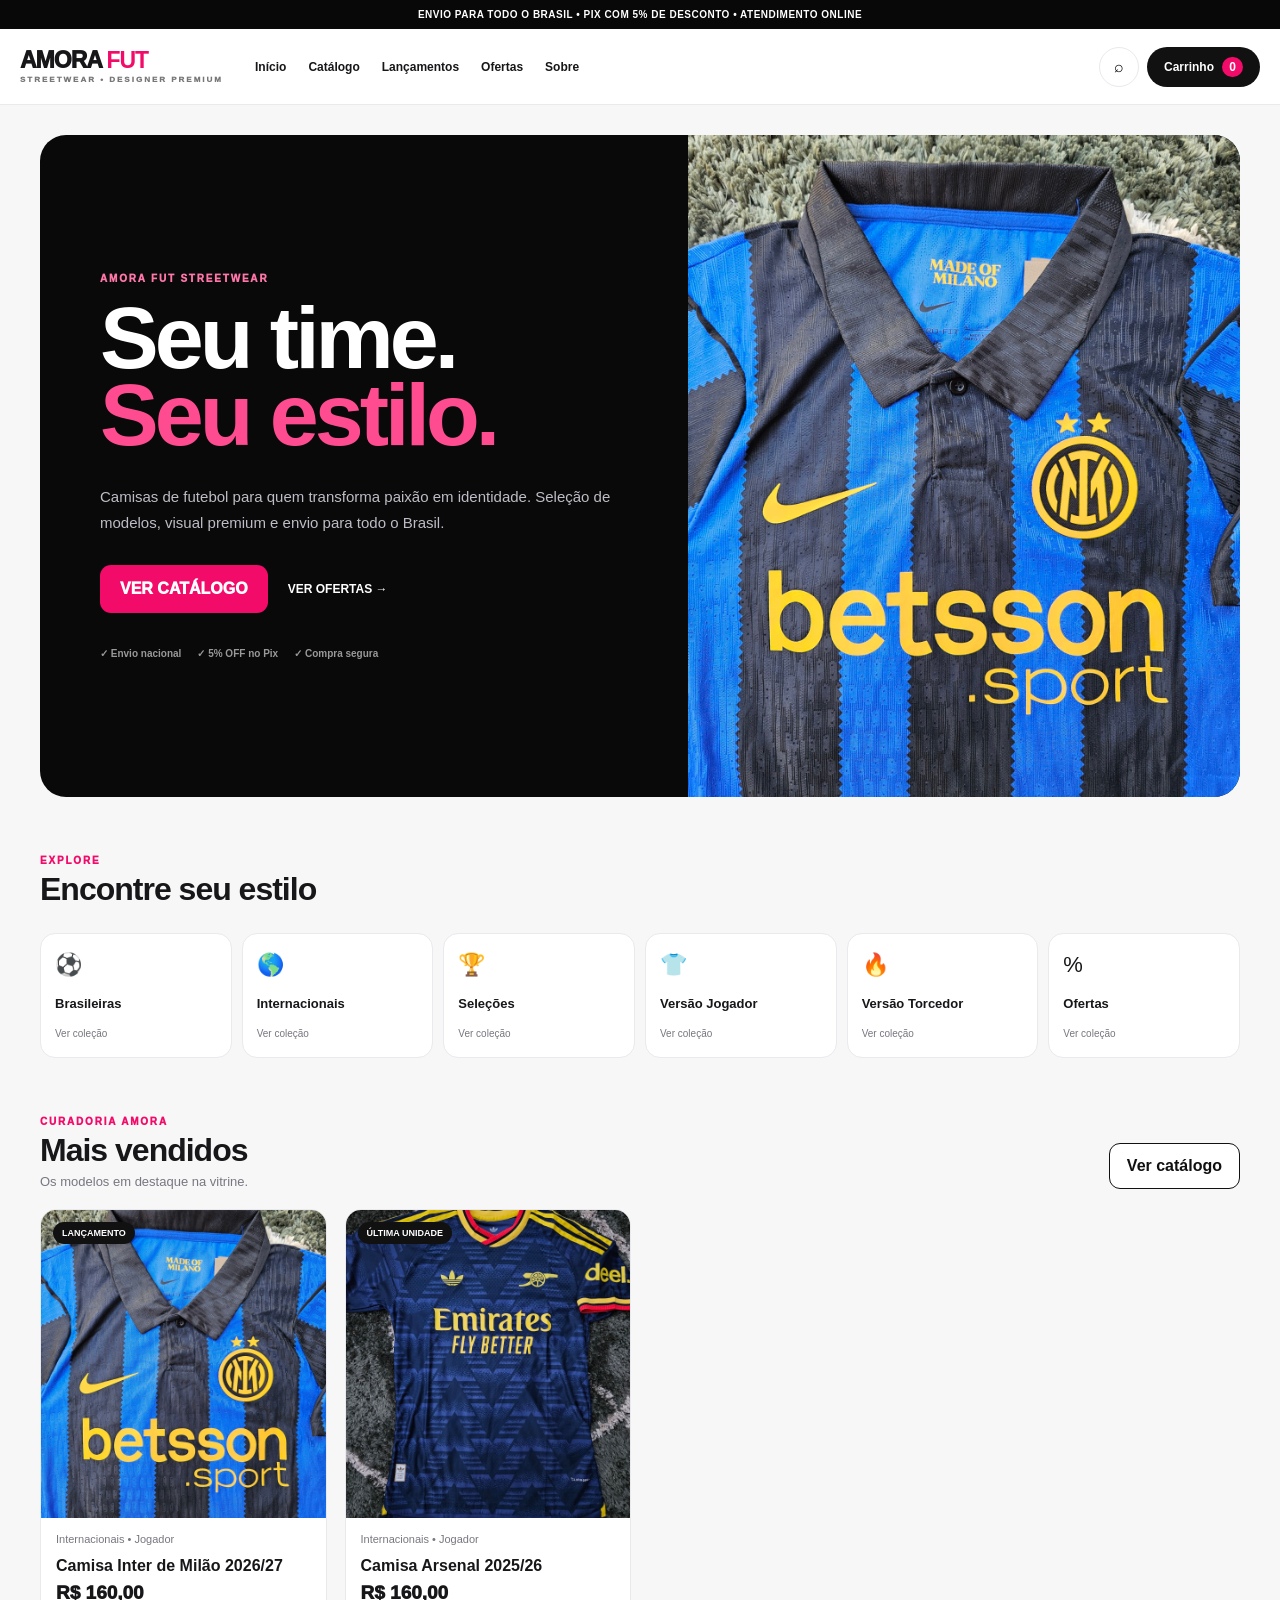
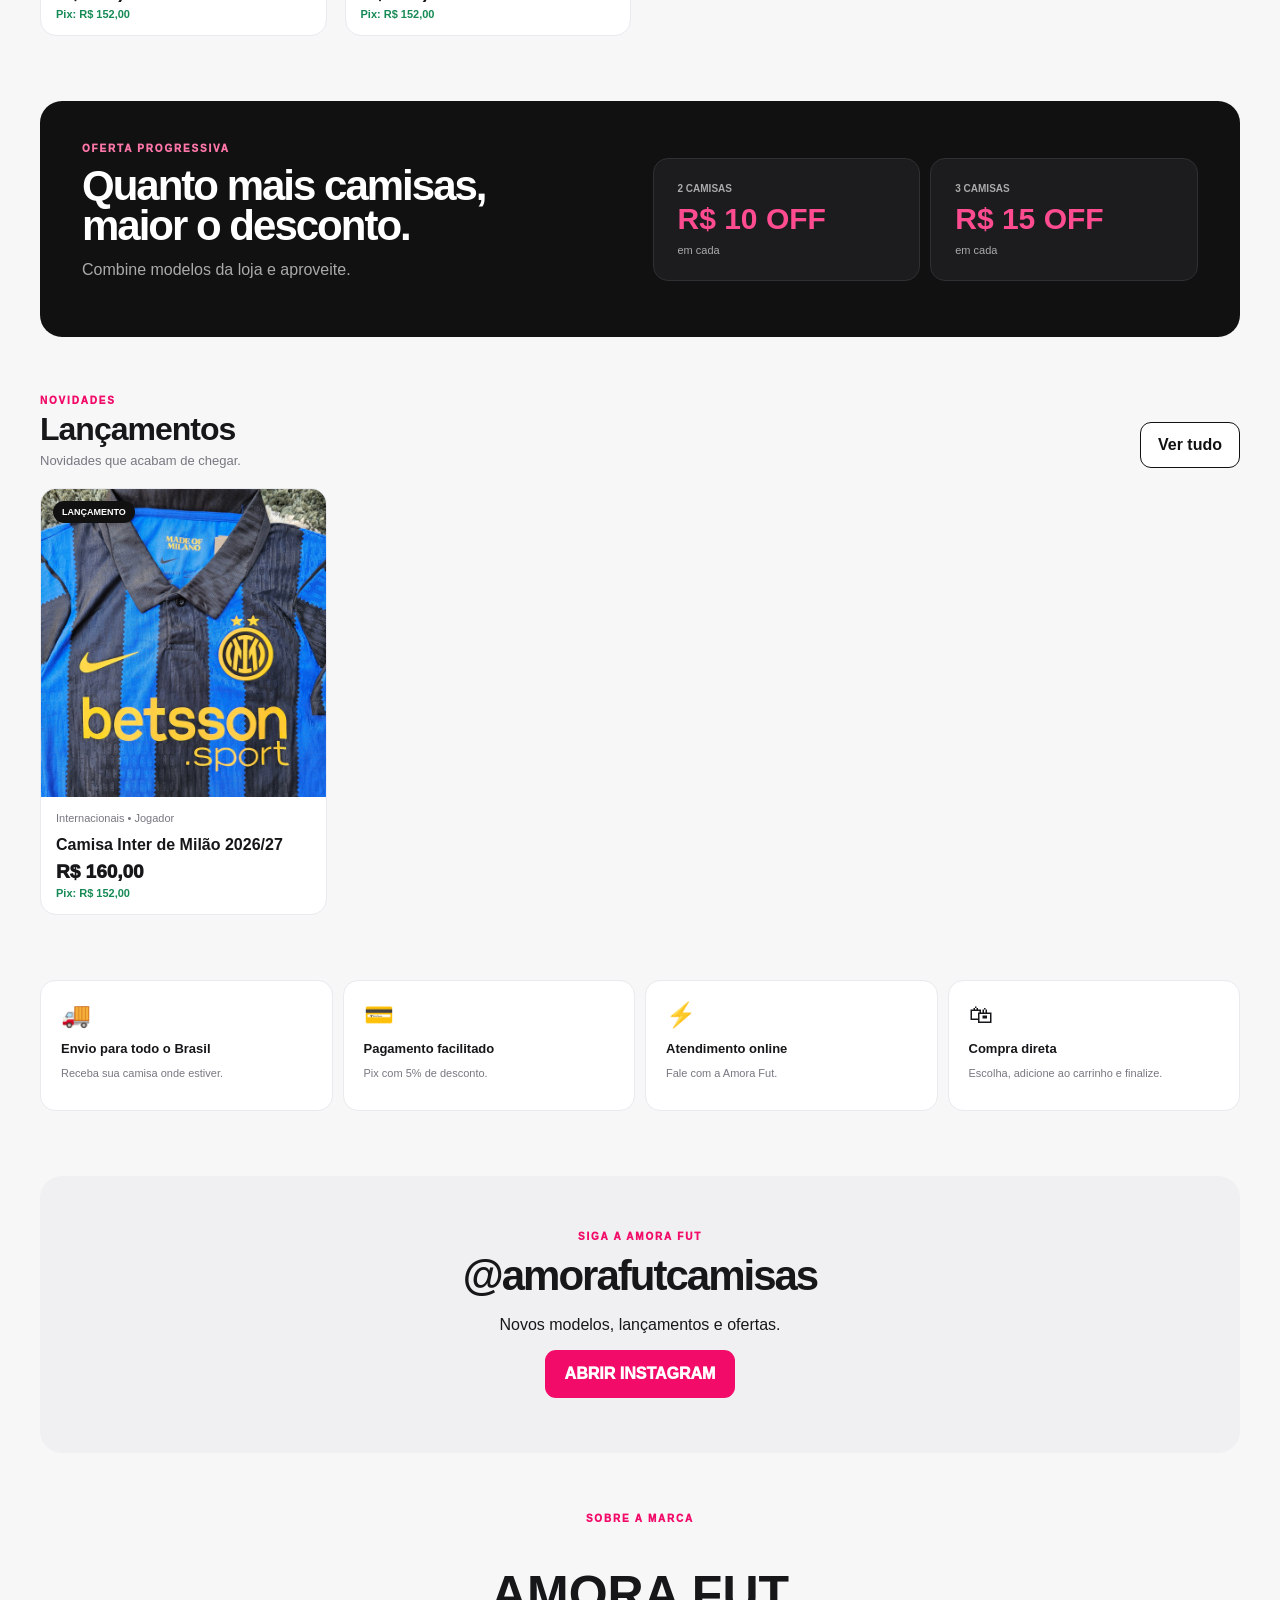
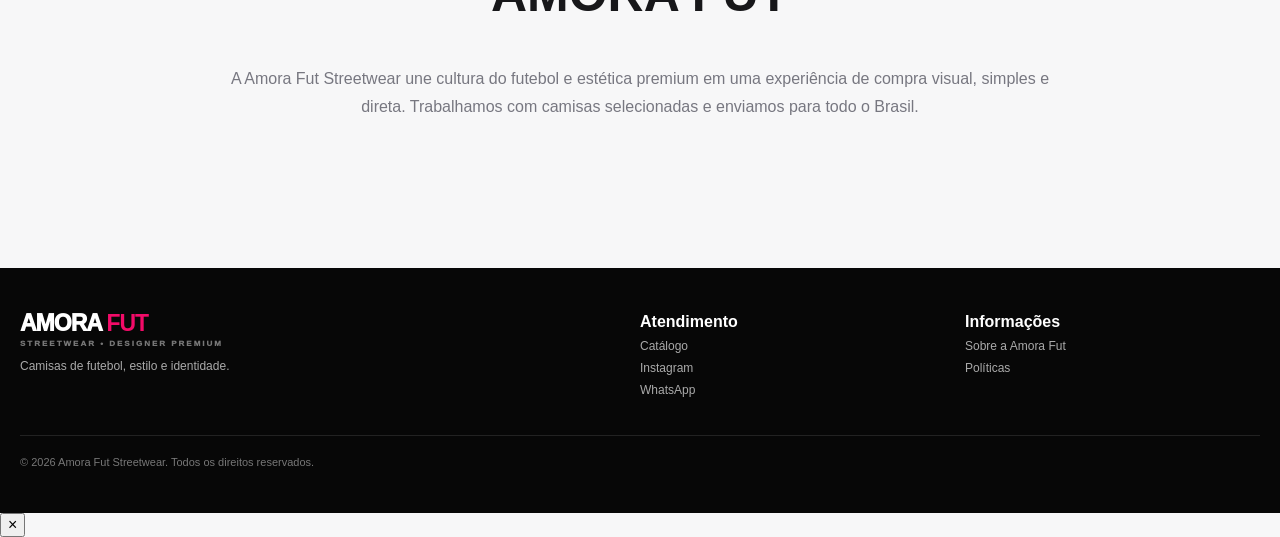
==== commit 33a4e862: "Add files via upload" ====
--- a/index.html
+++ b/index.html
@@ -1,21 +1,83 @@
 <!doctype html>
 <html lang="pt-BR">
 <head>
-<meta charset="utf-8"><meta name="viewport" content="width=device-width, initial-scale=1">
+<meta charset="utf-8">
+<meta name="viewport" content="width=device-width,initial-scale=1">
 <title>Amora Fut Streetwear | Camisas de Futebol</title>
 <meta name="description" content="Amora Fut Streetwear — camisas de futebol e streetwear. Enviamos para todo o Brasil.">
 <link rel="stylesheet" href="css/style.css">
+<link rel="stylesheet" href="css/premium-product.css">
 </head>
-<script src="js/premium.js"></script><body>
-<div class="announcement">ENVIO PARA TODO O BRASIL <i>•</i> 5% DE DESCONTO NO PIX <i>•</i> ATENDIMENTO ONLINE</div>
+<body>
+<div class="announcement">ENVIO PARA TODO O BRASIL <span>•</span> PIX COM 5% DE DESCONTO <span>•</span> ATENDIMENTO ONLINE</div>
 <header class="header">
-<a class="logo" href="#home" data-route>AMORA <strong>FUT</strong><small>STREETWEAR • DESIGNER PREMIUM</small></a>
-<nav class="mainNav"><a href="#home" data-route>Início</a><a href="#catalogo" data-route>Catálogo</a><a href="#lancamentos" data-route>Lançamentos</a><a href="#ofertas" data-route>Ofertas</a><a href="#sobre" data-route>Sobre</a></nav>
-<div class="headerActions"><button class="iconBtn" id="openSearch">⌕</button><button class="cartBtn" id="openCart">Carrinho <span id="cartCount">0</span></button></div>
+  <a class="logo" href="#home" data-route>AMORA <strong>FUT</strong><small>STREETWEAR • DESIGNER PREMIUM</small></a>
+  <nav class="mainNav">
+    <a href="#home" data-route>Início</a>
+    <a href="#catalogo" data-route>Catálogo</a>
+    <a href="#lancamentos" data-route>Lançamentos</a>
+    <a href="#ofertas" data-route>Ofertas</a>
+    <a href="#sobre" data-route>Sobre</a>
+  </nav>
+  <div class="headerActions">
+    <button class="iconBtn" id="openSearch" aria-label="Buscar">⌕</button>
+    <button class="cartBtn" id="openCart">Carrinho <span id="cartCount">0</span></button>
+  </div>
 </header>
-<div id="searchBar" class="searchBar"><div class="searchInner"><input id="globalSearch" type="search" placeholder="Buscar camisa, time ou coleção..."><button id="closeSearch" class="iconBtn">×</button></div></div>
+
+<div id="searchBar" class="searchBar">
+  <div class="searchInner">
+    <input id="globalSearch" placeholder="Buscar camisas, times..." aria-label="Buscar">
+    <button class="secondary" id="closeSearch">Fechar</button>
+  </div>
+</div>
+
 <main id="app"></main>
-<footer class="footer"><div class="footerGrid"><div><div class="logo light">AMORA <strong>FUT</strong><small>STREETWEAR • DESIGNER PREMIUM</small></div><p>Camisas de futebol, estilo e identidade.</p></div><div><b>Atendimento</b><a href="#catalogo" data-route>Catálogo</a><a id="instagramLink" target="_blank">Instagram</a><a id="whatsappLink" target="_blank">WhatsApp</a></div><div><b>Informações</b><a href="#sobre" data-route>Sobre a Amora Fut</a><a href="#politica" data-route>Políticas</a></div></div><div class="copy">© <span id="year"></span> Amora Fut Streetwear. Todos os direitos reservados.</div></footer>
-<div id="cartDrawer" class="overlay"><aside class="drawer"><button class="x" id="closeCart">×</button><h2>Seu carrinho</h2><div id="cartItems"></div><div id="cartEmpty" class="empty">Seu carrinho está vazio.</div><div class="cartTotals"><div><span>Subtotal</span><b id="subtotal">R$ 0,00</b></div><div class="pixRow"><span>À vista no Pix</span><b id="pixTotal">R$ 0,00</b></div></div><button class="primary full" id="checkoutBtn">IR PARA O CHECKOUT</button><button class="secondary full" id="continueBtn">CONTINUAR COMPRANDO</button></aside></div>
-<script src="js/config.js"></script><script src="js/products.js"></script><script src="js/app.js"></script>
-</body></html>
+
+<footer class="footer">
+  <div class="footerGrid">
+    <div>
+      <div class="logo light">AMORA <strong>FUT</strong><small>STREETWEAR • DESIGNER PREMIUM</small></div>
+      <p>Camisas de futebol, estilo e identidade.</p>
+    </div>
+    <div>
+      <b>Atendimento</b>
+      <a href="#catalogo" data-route>Catálogo</a>
+      <a id="instagramLink" target="_blank">Instagram</a>
+      <a id="whatsappLink" target="_blank">WhatsApp</a>
+    </div>
+    <div>
+      <b>Informações</b>
+      <a href="#sobre" data-route>Sobre a Amora Fut</a>
+      <a href="#politica" data-route>Políticas</a>
+    </div>
+  </div>
+  <div class="copy">© <span id="year"></span> Amora Fut Streetwear. Todos os direitos reservados.</div>
+</footer>
+
+<div id="cartDrawer" class="overlay">
+  <aside class="drawer">
+    <button class="x" id="closeCart">×</button>
+    <h2>Seu carrinho</h2>
+    <div id="cartItems"></div>
+    <div id="cartEmpty" class="empty">Seu carrinho está vazio.</div>
+    <div class="cartTotals">
+      <div><span>Subtotal</span><b id="subtotal">R$ 0,00</b></div>
+      <div class="pixRow"><span>À vista no Pix</span><b id="pixTotal">R$ 0,00</b></div>
+    </div>
+    <button class="primary full" id="checkoutBtn">IR PARA O CHECKOUT</button>
+    <button class="secondary full" id="continueBtn">CONTINUAR COMPRANDO</button>
+  </aside>
+</div>
+
+<div id="imageZoom" class="premiumZoom" aria-hidden="true">
+  <button id="zoomClose" class="zoomClose">×</button>
+  <img id="zoomImage" alt="">
+</div>
+
+<script src="js/config.js"></script>
+<script src="js/products.js"></script>
+<script src="js/app.js"></script>
+<script src="js/premium-product.js"></script>
+</body>
+</html>
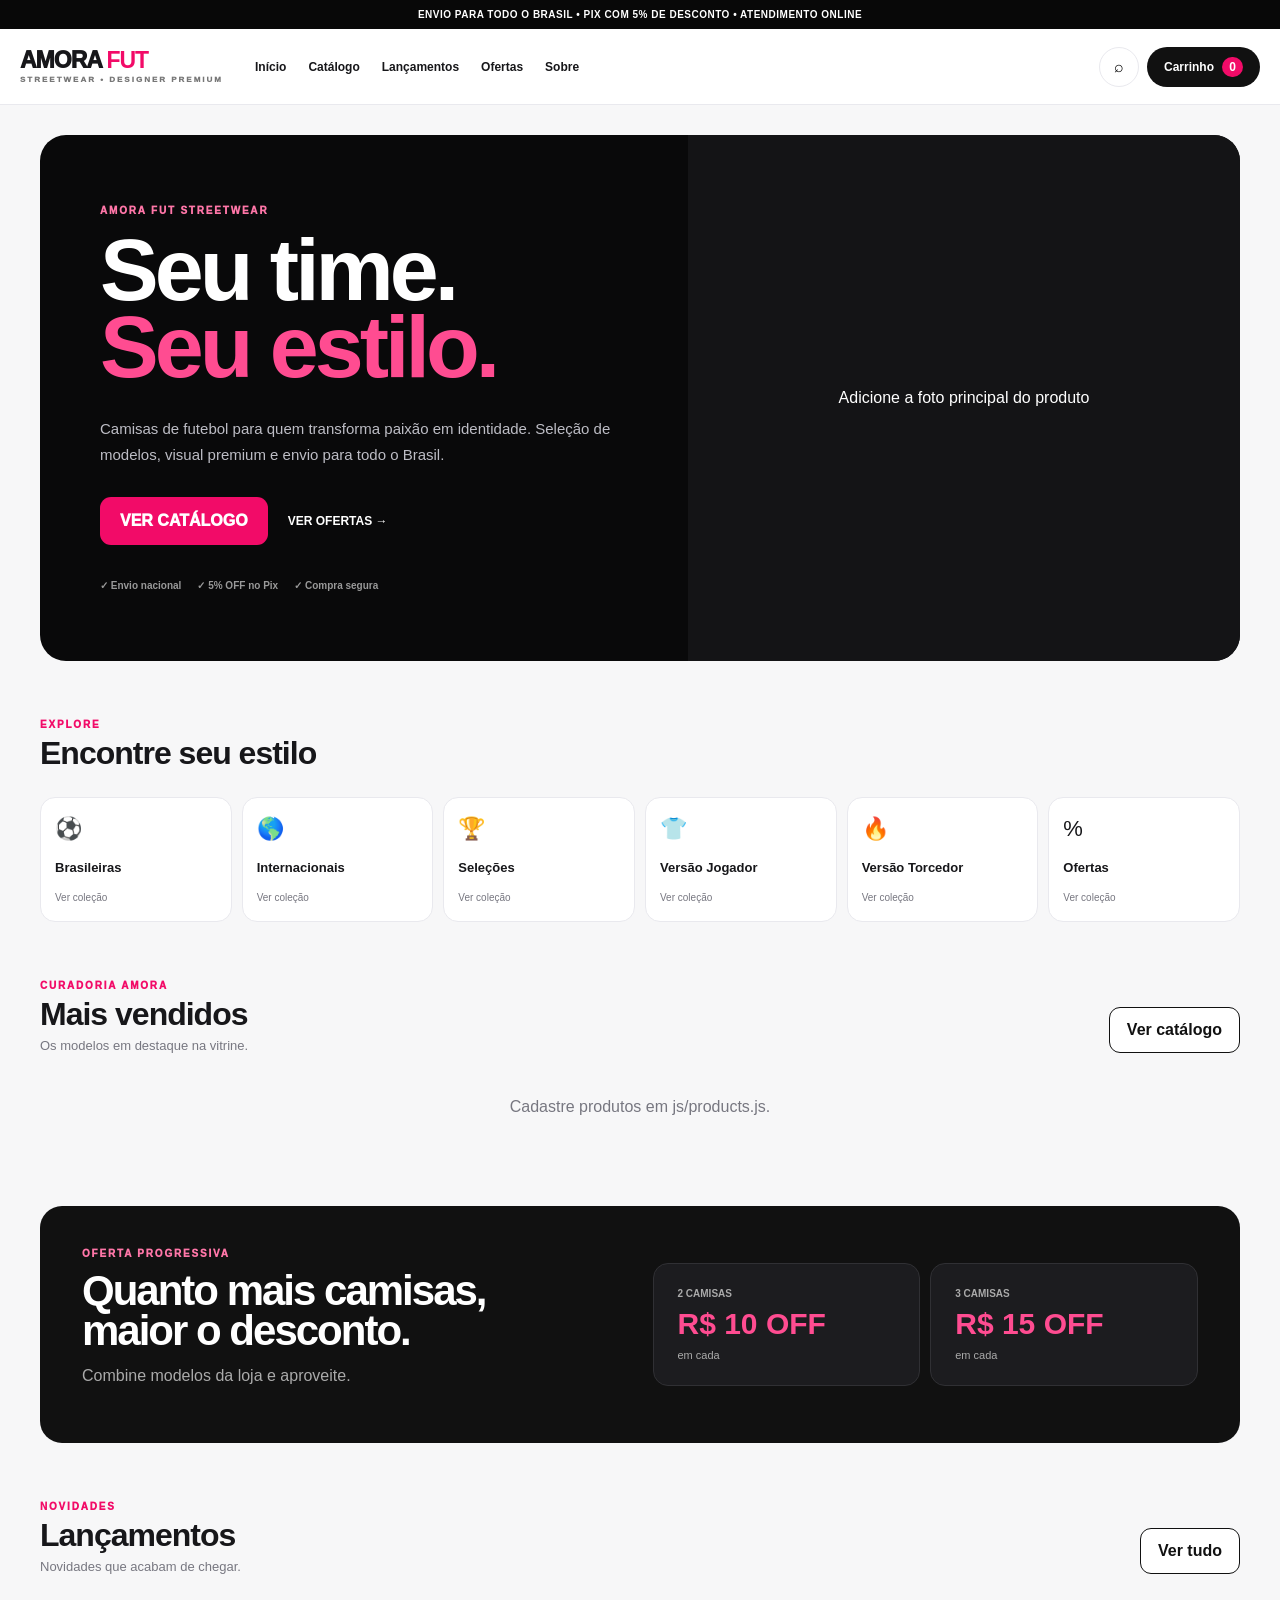
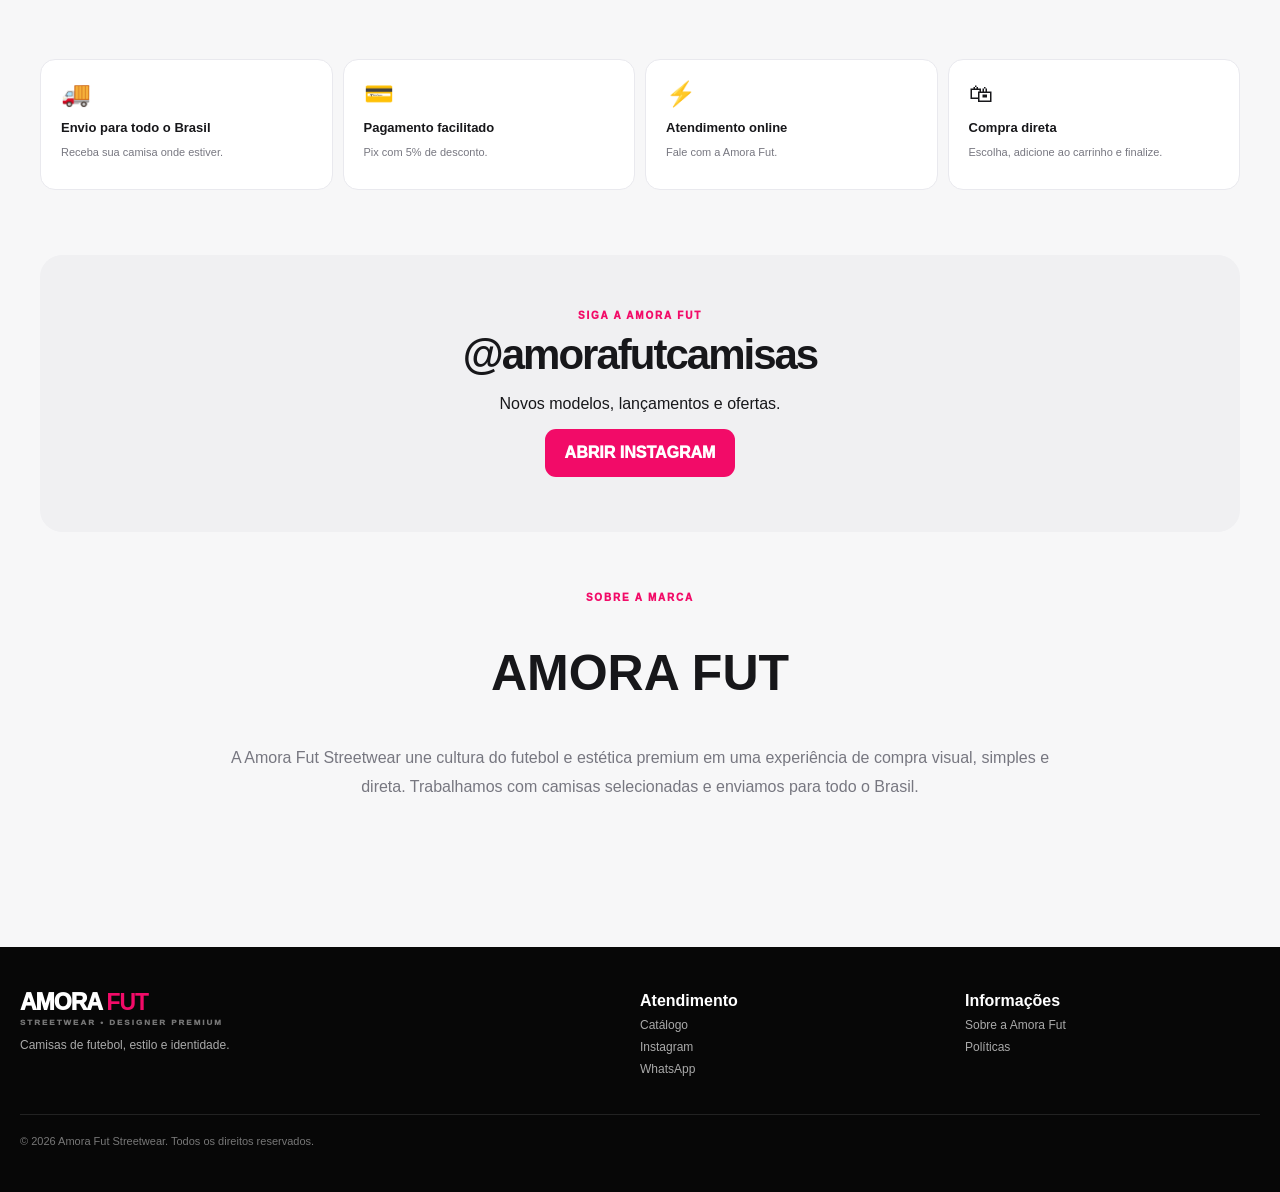
==== commit f50e858b: "Update index.html" ====
--- a/index.html
+++ b/index.html
@@ -7,7 +7,7 @@
 <meta name="description" content="Amora Fut Streetwear — camisas de futebol e streetwear. Enviamos para todo o Brasil.">
 <link rel="stylesheet" href="css/style.css">
 <link rel="stylesheet" href="css/premium-product.css">
-</head>
+</head><link rel="stylesheet" href="css/premium-product.css">
 <body>
 <div class="announcement">ENVIO PARA TODO O BRASIL <span>•</span> PIX COM 5% DE DESCONTO <span>•</span> ATENDIMENTO ONLINE</div>
 <header class="header">
@@ -76,7 +76,6 @@
 </div>
 
 <script src="js/config.js"></script>
-<script src="js/products.js"></script>
 <script src="js/app.js"></script>
 <script src="js/premium-product.js"></script>
 </body>
--- a/css/premium-product.css
+++ b/css/premium-product.css
@@ -0,0 +1 @@
+.productPremium{padding-top:24px}.productPremium .breadcrumb{display:flex;gap:8px;align-items:center;color:#777;font-size:11px;margin-bottom:18px}.productPremium .breadcrumb a{font-weight:850}.premiumProduct{display:grid;grid-template-columns:minmax(0,1.08fr) minmax(390px,.92fr);gap:42px;align-items:start}.premiumGallery{display:grid;grid-template-columns:82px minmax(0,1fr);gap:12px;position:sticky;top:105px}.premiumThumbs{display:flex;flex-direction:column;gap:9px}.premiumThumb{border:1px solid #ddd;background:#fff;border-radius:11px;overflow:hidden;padding:0;cursor:pointer}.premiumThumb.active{border:2px solid var(--pink)}.premiumThumb img{width:100%;aspect-ratio:1;display:block;object-fit:cover}.premiumMainPhoto{position:relative;background:#111;border-radius:20px;overflow:hidden;box-shadow:0 22px 60px #0002}.premiumMainPhoto img{width:100%;display:block;aspect-ratio:1/1.08;object-fit:cover;cursor:zoom-in}.photoBadge{position:absolute;left:16px;bottom:16px;background:#090909eF;color:#fff;border-radius:999px;padding:9px 13px;font-size:9px;font-weight:950;z-index:2}.zoomButton,.galleryArrow{position:absolute;border:0;border-radius:50%;background:#fff;color:#111;cursor:pointer;z-index:2}.zoomButton{right:14px;top:14px;width:42px;height:42px;font-size:20px}.galleryArrow{top:50%;transform:translateY(-50%);width:38px;height:38px;box-shadow:0 8px 20px #0003;font-size:25px}.galleryArrow.prev{left:14px}.galleryArrow.next{right:14px}.premiumTags{display:flex;gap:8px;flex-wrap:wrap}.premiumTag{background:#111;color:#fff;border-radius:999px;padding:7px 10px;font-size:9px;font-weight:950}.premiumTag.pink{background:var(--pink)}.premiumAvailability{margin-top:12px;color:var(--green);font-size:10px;font-weight:950;letter-spacing:.6px}.premiumInfo h1{font-size:clamp(38px,4.5vw,62px);line-height:.9;letter-spacing:-3px;margin:14px 0}.premiumCode{font-size:10px;color:#92929a;margin-bottom:15px}.premiumStars{color:#f2b400;font-size:15px;margin-bottom:15px}.premiumStars span{font-size:10px;color:#777;margin-left:8px}.premiumDescription{font-size:13px;color:#676771;line-height:1.7}.premiumPriceRow{display:flex;align-items:center;gap:18px;margin-top:22px}.premiumPrice{font-size:37px;font-weight:950}.premiumPixBox{border-left:1px solid #ddd;padding-left:18px}.premiumPixBox small{display:block;background:#111;color:#fff;border-radius:6px;padding:5px 8px;font-size:8px;font-weight:950;width:max-content}.premiumPixBox strong{display:block;color:var(--green);font-size:17px;margin-top:5px}.premiumDivider{height:1px;background:var(--line);margin:24px 0}.premiumLabel{font-size:11px;font-weight:950;text-transform:uppercase;margin-bottom:10px}.premiumSizes{display:flex;gap:9px;flex-wrap:wrap}.premiumSize{width:72px;min-height:54px;border:1px solid #dcdce2;background:#fff;border-radius:10px;font-weight:950;cursor:pointer}.premiumSize span{display:block;font-size:9px;color:#888;margin-top:3px}.premiumSize.active{border:2px solid var(--pink)}.premiumSize.disabled{background:#f3f3f4;color:#999;opacity:.62;text-decoration:line-through;cursor:not-allowed}.premiumStockAlert{margin-top:12px;background:#fff5f8;border:1px solid #ffd1e2;color:#b0004b;border-radius:10px;padding:11px 12px;font-size:10px;font-weight:900}.premiumBuyRow{display:grid;grid-template-columns:82px 1fr;gap:9px;margin-top:16px}.premiumQty{width:100%;height:52px;border:1px solid #d8d8df;border-radius:10px;text-align:center;font-weight:950}.premiumBuy{height:52px;font-size:12px}.premiumBuy.secondaryBuy{margin-top:9px;width:100%;border:1px solid #111}.premiumBenefits{display:grid;grid-template-columns:repeat(3,1fr);gap:8px;margin-top:18px}.premiumBenefit{border:1px solid var(--line);border-radius:11px;background:#fff;padding:12px}.premiumBenefit b{display:block;font-size:10px}.premiumBenefit span{display:block;color:#777;font-size:9px;margin-top:4px}.premiumTrust{display:flex;justify-content:space-between;gap:10px;margin-top:15px;padding-top:15px;border-top:1px solid var(--line);font-size:9px;color:#666}.premiumTabs{margin-top:58px;border:1px solid var(--line);border-radius:16px;background:#fff;overflow:hidden}.premiumTabButtons{display:flex;border-bottom:1px solid var(--line);overflow:auto}.premiumTabButton{flex:1;min-width:145px;border:0;background:#fff;padding:18px 12px;font-size:11px;font-weight:900;cursor:pointer;color:#777}.premiumTabButton.active{color:#111;box-shadow:inset 0 -3px var(--pink)}.premiumTabPanel{padding:25px;display:none}.premiumTabPanel.active{display:block}.premiumTabPanel h2{margin:0 0 12px;font-size:25px}.premiumTabPanel p{color:#6d6d75;line-height:1.7;font-size:12px}.premiumSpecs{display:grid;grid-template-columns:1fr 1fr;gap:0 25px}.premiumSpec{display:flex;justify-content:space-between;gap:15px;padding:12px 0;border-bottom:1px solid var(--line);font-size:11px}.premiumSpec span{color:#777;text-align:right}.sizeGuide{width:100%;border-collapse:collapse;font-size:11px}.sizeGuide th,.sizeGuide td{padding:12px;border-bottom:1px solid var(--line);text-align:left}.premiumFeatureGrid{display:grid;grid-template-columns:repeat(4,1fr);gap:10px;margin-top:18px}.premiumFeature{border:1px solid var(--line);border-radius:12px;padding:16px;background:#fff;text-align:center}.premiumFeature b{display:block;font-size:10px;margin-top:8px}.premiumFeature span{font-size:23px}.premiumArsenalBanner{margin-top:20px;border-radius:14px;background:linear-gradient(120deg,#160000,#8b001f 50%,#230000);color:#fff;padding:25px;display:flex;justify-content:space-between;align-items:center}.premiumArsenalBanner b{font-size:24px}.premiumArsenalBanner span{display:block;color:#ffc5d2;font-size:10px;margin-top:5px}.premiumZoom{display:none;position:fixed;inset:0;background:#050505f2;z-index:100;align-items:center;justify-content:center;padding:25px}.premiumZoom.open{display:flex}.premiumZoom img{max-width:94vw;max-height:90vh;object-fit:contain;border-radius:12px}.zoomClose{position:absolute;right:22px;top:18px;border:0;background:#fff;border-radius:50%;width:42px;height:42px;font-size:25px;cursor:pointer}@media(max-width:1000px){.premiumProduct{grid-template-columns:1fr}.premiumGallery{position:static}.premiumFeatureGrid{grid-template-columns:repeat(2,1fr)}}@media(max-width:700px){.premiumGallery{grid-template-columns:1fr}.premiumThumbs{order:2;display:grid;grid-template-columns:repeat(7,1fr)}.premiumMainPhoto{order:1}.premiumInfo h1{font-size:43px;letter-spacing:-2px}.premiumPriceRow{align-items:flex-start;flex-direction:column;gap:10px}.premiumPixBox{border-left:0;padding-left:0}.premiumBenefits{grid-template-columns:1fr}.premiumTrust{flex-direction:column}.premiumSpecs{grid-template-columns:1fr}.premiumArsenalBanner{display:block}}@media(max-width:450px){.premiumThumbs{gap:5px}.premiumBuyRow{grid-template-columns:68px 1fr}.premiumSize{width:62px}}
--- a/css/premium-product.css
+++ b/css/premium-product.css
@@ -0,0 +1 @@
+.productPremium{padding-top:24px}.productPremium .breadcrumb{display:flex;gap:8px;align-items:center;color:#777;font-size:11px;margin-bottom:18px}.productPremium .breadcrumb a{font-weight:850}.premiumProduct{display:grid;grid-template-columns:minmax(0,1.08fr) minmax(390px,.92fr);gap:42px;align-items:start}.premiumGallery{display:grid;grid-template-columns:82px minmax(0,1fr);gap:12px;position:sticky;top:105px}.premiumThumbs{display:flex;flex-direction:column;gap:9px}.premiumThumb{border:1px solid #ddd;background:#fff;border-radius:11px;overflow:hidden;padding:0;cursor:pointer}.premiumThumb.active{border:2px solid var(--pink)}.premiumThumb img{width:100%;aspect-ratio:1;display:block;object-fit:cover}.premiumMainPhoto{position:relative;background:#111;border-radius:20px;overflow:hidden;box-shadow:0 22px 60px #0002}.premiumMainPhoto img{width:100%;display:block;aspect-ratio:1/1.08;object-fit:cover;cursor:zoom-in}.photoBadge{position:absolute;left:16px;bottom:16px;background:#090909eF;color:#fff;border-radius:999px;padding:9px 13px;font-size:9px;font-weight:950;z-index:2}.zoomButton,.galleryArrow{position:absolute;border:0;border-radius:50%;background:#fff;color:#111;cursor:pointer;z-index:2}.zoomButton{right:14px;top:14px;width:42px;height:42px;font-size:20px}.galleryArrow{top:50%;transform:translateY(-50%);width:38px;height:38px;box-shadow:0 8px 20px #0003;font-size:25px}.galleryArrow.prev{left:14px}.galleryArrow.next{right:14px}.premiumTags{display:flex;gap:8px;flex-wrap:wrap}.premiumTag{background:#111;color:#fff;border-radius:999px;padding:7px 10px;font-size:9px;font-weight:950}.premiumTag.pink{background:var(--pink)}.premiumAvailability{margin-top:12px;color:var(--green);font-size:10px;font-weight:950;letter-spacing:.6px}.premiumInfo h1{font-size:clamp(38px,4.5vw,62px);line-height:.9;letter-spacing:-3px;margin:14px 0}.premiumCode{font-size:10px;color:#92929a;margin-bottom:15px}.premiumStars{color:#f2b400;font-size:15px;margin-bottom:15px}.premiumStars span{font-size:10px;color:#777;margin-left:8px}.premiumDescription{font-size:13px;color:#676771;line-height:1.7}.premiumPriceRow{display:flex;align-items:center;gap:18px;margin-top:22px}.premiumPrice{font-size:37px;font-weight:950}.premiumPixBox{border-left:1px solid #ddd;padding-left:18px}.premiumPixBox small{display:block;background:#111;color:#fff;border-radius:6px;padding:5px 8px;font-size:8px;font-weight:950;width:max-content}.premiumPixBox strong{display:block;color:var(--green);font-size:17px;margin-top:5px}.premiumDivider{height:1px;background:var(--line);margin:24px 0}.premiumLabel{font-size:11px;font-weight:950;text-transform:uppercase;margin-bottom:10px}.premiumSizes{display:flex;gap:9px;flex-wrap:wrap}.premiumSize{width:72px;min-height:54px;border:1px solid #dcdce2;background:#fff;border-radius:10px;font-weight:950;cursor:pointer}.premiumSize span{display:block;font-size:9px;color:#888;margin-top:3px}.premiumSize.active{border:2px solid var(--pink)}.premiumSize.disabled{background:#f3f3f4;color:#999;opacity:.62;text-decoration:line-through;cursor:not-allowed}.premiumStockAlert{margin-top:12px;background:#fff5f8;border:1px solid #ffd1e2;color:#b0004b;border-radius:10px;padding:11px 12px;font-size:10px;font-weight:900}.premiumBuyRow{display:grid;grid-template-columns:82px 1fr;gap:9px;margin-top:16px}.premiumQty{width:100%;height:52px;border:1px solid #d8d8df;border-radius:10px;text-align:center;font-weight:950}.premiumBuy{height:52px;font-size:12px}.premiumBuy.secondaryBuy{margin-top:9px;width:100%;border:1px solid #111}.premiumBenefits{display:grid;grid-template-columns:repeat(3,1fr);gap:8px;margin-top:18px}.premiumBenefit{border:1px solid var(--line);border-radius:11px;background:#fff;padding:12px}.premiumBenefit b{display:block;font-size:10px}.premiumBenefit span{display:block;color:#777;font-size:9px;margin-top:4px}.premiumTrust{display:flex;justify-content:space-between;gap:10px;margin-top:15px;padding-top:15px;border-top:1px solid var(--line);font-size:9px;color:#666}.premiumTabs{margin-top:58px;border:1px solid var(--line);border-radius:16px;background:#fff;overflow:hidden}.premiumTabButtons{display:flex;border-bottom:1px solid var(--line);overflow:auto}.premiumTabButton{flex:1;min-width:145px;border:0;background:#fff;padding:18px 12px;font-size:11px;font-weight:900;cursor:pointer;color:#777}.premiumTabButton.active{color:#111;box-shadow:inset 0 -3px var(--pink)}.premiumTabPanel{padding:25px;display:none}.premiumTabPanel.active{display:block}.premiumTabPanel h2{margin:0 0 12px;font-size:25px}.premiumTabPanel p{color:#6d6d75;line-height:1.7;font-size:12px}.premiumSpecs{display:grid;grid-template-columns:1fr 1fr;gap:0 25px}.premiumSpec{display:flex;justify-content:space-between;gap:15px;padding:12px 0;border-bottom:1px solid var(--line);font-size:11px}.premiumSpec span{color:#777;text-align:right}.sizeGuide{width:100%;border-collapse:collapse;font-size:11px}.sizeGuide th,.sizeGuide td{padding:12px;border-bottom:1px solid var(--line);text-align:left}.premiumFeatureGrid{display:grid;grid-template-columns:repeat(4,1fr);gap:10px;margin-top:18px}.premiumFeature{border:1px solid var(--line);border-radius:12px;padding:16px;background:#fff;text-align:center}.premiumFeature b{display:block;font-size:10px;margin-top:8px}.premiumFeature span{font-size:23px}.premiumArsenalBanner{margin-top:20px;border-radius:14px;background:linear-gradient(120deg,#160000,#8b001f 50%,#230000);color:#fff;padding:25px;display:flex;justify-content:space-between;align-items:center}.premiumArsenalBanner b{font-size:24px}.premiumArsenalBanner span{display:block;color:#ffc5d2;font-size:10px;margin-top:5px}.premiumZoom{display:none;position:fixed;inset:0;background:#050505f2;z-index:100;align-items:center;justify-content:center;padding:25px}.premiumZoom.open{display:flex}.premiumZoom img{max-width:94vw;max-height:90vh;object-fit:contain;border-radius:12px}.zoomClose{position:absolute;right:22px;top:18px;border:0;background:#fff;border-radius:50%;width:42px;height:42px;font-size:25px;cursor:pointer}@media(max-width:1000px){.premiumProduct{grid-template-columns:1fr}.premiumGallery{position:static}.premiumFeatureGrid{grid-template-columns:repeat(2,1fr)}}@media(max-width:700px){.premiumGallery{grid-template-columns:1fr}.premiumThumbs{order:2;display:grid;grid-template-columns:repeat(7,1fr)}.premiumMainPhoto{order:1}.premiumInfo h1{font-size:43px;letter-spacing:-2px}.premiumPriceRow{align-items:flex-start;flex-direction:column;gap:10px}.premiumPixBox{border-left:0;padding-left:0}.premiumBenefits{grid-template-columns:1fr}.premiumTrust{flex-direction:column}.premiumSpecs{grid-template-columns:1fr}.premiumArsenalBanner{display:block}}@media(max-width:450px){.premiumThumbs{gap:5px}.premiumBuyRow{grid-template-columns:68px 1fr}.premiumSize{width:62px}}
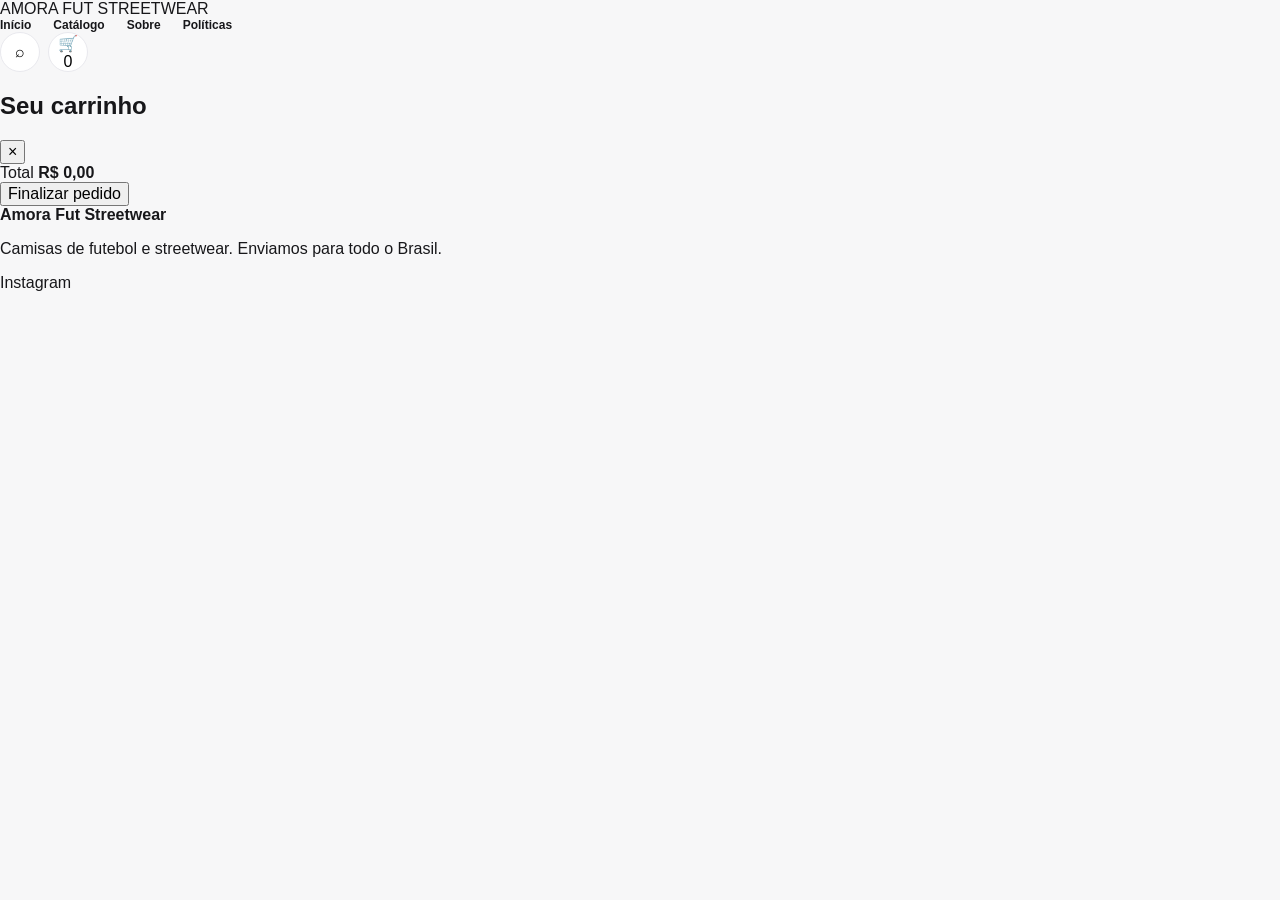
==== commit 0b6fd0ce: "Add files via upload" ====
--- a/index.html
+++ b/index.html
@@ -2,80 +2,72 @@
 <html lang="pt-BR">
 <head>
 <meta charset="utf-8">
-<meta name="viewport" content="width=device-width,initial-scale=1">
+<meta name="viewport" content="width=device-width, initial-scale=1">
 <title>Amora Fut Streetwear | Camisas de Futebol</title>
 <meta name="description" content="Amora Fut Streetwear — camisas de futebol e streetwear. Enviamos para todo o Brasil.">
 <link rel="stylesheet" href="css/style.css">
 <link rel="stylesheet" href="css/premium-product.css">
-</head><link rel="stylesheet" href="css/premium-product.css">
+</head>
+
 <body>
-<div class="announcement">ENVIO PARA TODO O BRASIL <span>•</span> PIX COM 5% DE DESCONTO <span>•</span> ATENDIMENTO ONLINE</div>
-<header class="header">
-  <a class="logo" href="#home" data-route>AMORA <strong>FUT</strong><small>STREETWEAR • DESIGNER PREMIUM</small></a>
-  <nav class="mainNav">
-    <a href="#home" data-route>Início</a>
-    <a href="#catalogo" data-route>Catálogo</a>
-    <a href="#lancamentos" data-route>Lançamentos</a>
-    <a href="#ofertas" data-route>Ofertas</a>
-    <a href="#sobre" data-route>Sobre</a>
-  </nav>
-  <div class="headerActions">
-    <button class="iconBtn" id="openSearch" aria-label="Buscar">⌕</button>
-    <button class="cartBtn" id="openCart">Carrinho <span id="cartCount">0</span></button>
+<header class="siteHeader">
+  <div class="headerInner">
+    <a class="brand" href="#inicio" aria-label="Amora Fut Streetwear">
+      <span class="brandMark">AMORA</span>
+      <span class="brandSub">FUT STREETWEAR</span>
+    </a>
+
+    <nav class="mainNav" aria-label="Navegação principal">
+      <a href="#inicio">Início</a>
+      <a href="#catalogo">Catálogo</a>
+      <a href="#sobre">Sobre</a>
+      <a href="#politicas">Políticas</a>
+    </nav>
+
+    <div class="headerActions">
+      <button class="iconBtn" id="searchToggle" type="button" aria-label="Pesquisar">⌕</button>
+      <button class="iconBtn" id="cartToggle" type="button" aria-label="Carrinho">🛒<span id="cartCount">0</span></button>
+    </div>
+  </div>
+
+  <div class="searchBar" id="searchBar">
+    <input id="searchInput" type="search" placeholder="Buscar camisa, time ou seleção..." autocomplete="off">
   </div>
 </header>
 
-<div id="searchBar" class="searchBar">
-  <div class="searchInner">
-    <input id="globalSearch" placeholder="Buscar camisas, times..." aria-label="Buscar">
-    <button class="secondary" id="closeSearch">Fechar</button>
-  </div>
-</div>
-
 <main id="app"></main>
 
-<footer class="footer">
-  <div class="footerGrid">
+<aside class="cartDrawer" id="cartDrawer" aria-hidden="true">
+  <div class="cartDrawerHead">
+    <h2>Seu carrinho</h2>
+    <button id="cartClose" type="button" aria-label="Fechar">×</button>
+  </div>
+  <div id="cartItems"></div>
+  <div class="cartFooter">
+    <div class="cartTotalRow">
+      <span>Total</span>
+      <strong id="cartTotal">R$ 0,00</strong>
+    </div>
+    <button id="checkoutBtn" class="primaryBtn" type="button">Finalizar pedido</button>
+  </div>
+</aside>
+
+<div class="drawerOverlay" id="drawerOverlay"></div>
+
+<footer class="siteFooter">
+  <div class="footerInner">
     <div>
-      <div class="logo light">AMORA <strong>FUT</strong><small>STREETWEAR • DESIGNER PREMIUM</small></div>
-      <p>Camisas de futebol, estilo e identidade.</p>
+      <strong>Amora Fut Streetwear</strong>
+      <p>Camisas de futebol e streetwear. Enviamos para todo o Brasil.</p>
     </div>
     <div>
-      <b>Atendimento</b>
-      <a href="#catalogo" data-route>Catálogo</a>
-      <a id="instagramLink" target="_blank">Instagram</a>
-      <a id="whatsappLink" target="_blank">WhatsApp</a>
-    </div>
-    <div>
-      <b>Informações</b>
-      <a href="#sobre" data-route>Sobre a Amora Fut</a>
-      <a href="#politica" data-route>Políticas</a>
+      <a href="https://instagram.com/amorafutcamisas" target="_blank" rel="noopener">Instagram</a>
     </div>
   </div>
-  <div class="copy">© <span id="year"></span> Amora Fut Streetwear. Todos os direitos reservados.</div>
 </footer>
 
-<div id="cartDrawer" class="overlay">
-  <aside class="drawer">
-    <button class="x" id="closeCart">×</button>
-    <h2>Seu carrinho</h2>
-    <div id="cartItems"></div>
-    <div id="cartEmpty" class="empty">Seu carrinho está vazio.</div>
-    <div class="cartTotals">
-      <div><span>Subtotal</span><b id="subtotal">R$ 0,00</b></div>
-      <div class="pixRow"><span>À vista no Pix</span><b id="pixTotal">R$ 0,00</b></div>
-    </div>
-    <button class="primary full" id="checkoutBtn">IR PARA O CHECKOUT</button>
-    <button class="secondary full" id="continueBtn">CONTINUAR COMPRANDO</button>
-  </aside>
-</div>
-
-<div id="imageZoom" class="premiumZoom" aria-hidden="true">
-  <button id="zoomClose" class="zoomClose">×</button>
-  <img id="zoomImage" alt="">
-</div>
-
 <script src="js/config.js"></script>
+<script src="js/products.js"></script>
 <script src="js/app.js"></script>
 <script src="js/premium-product.js"></script>
 </body>
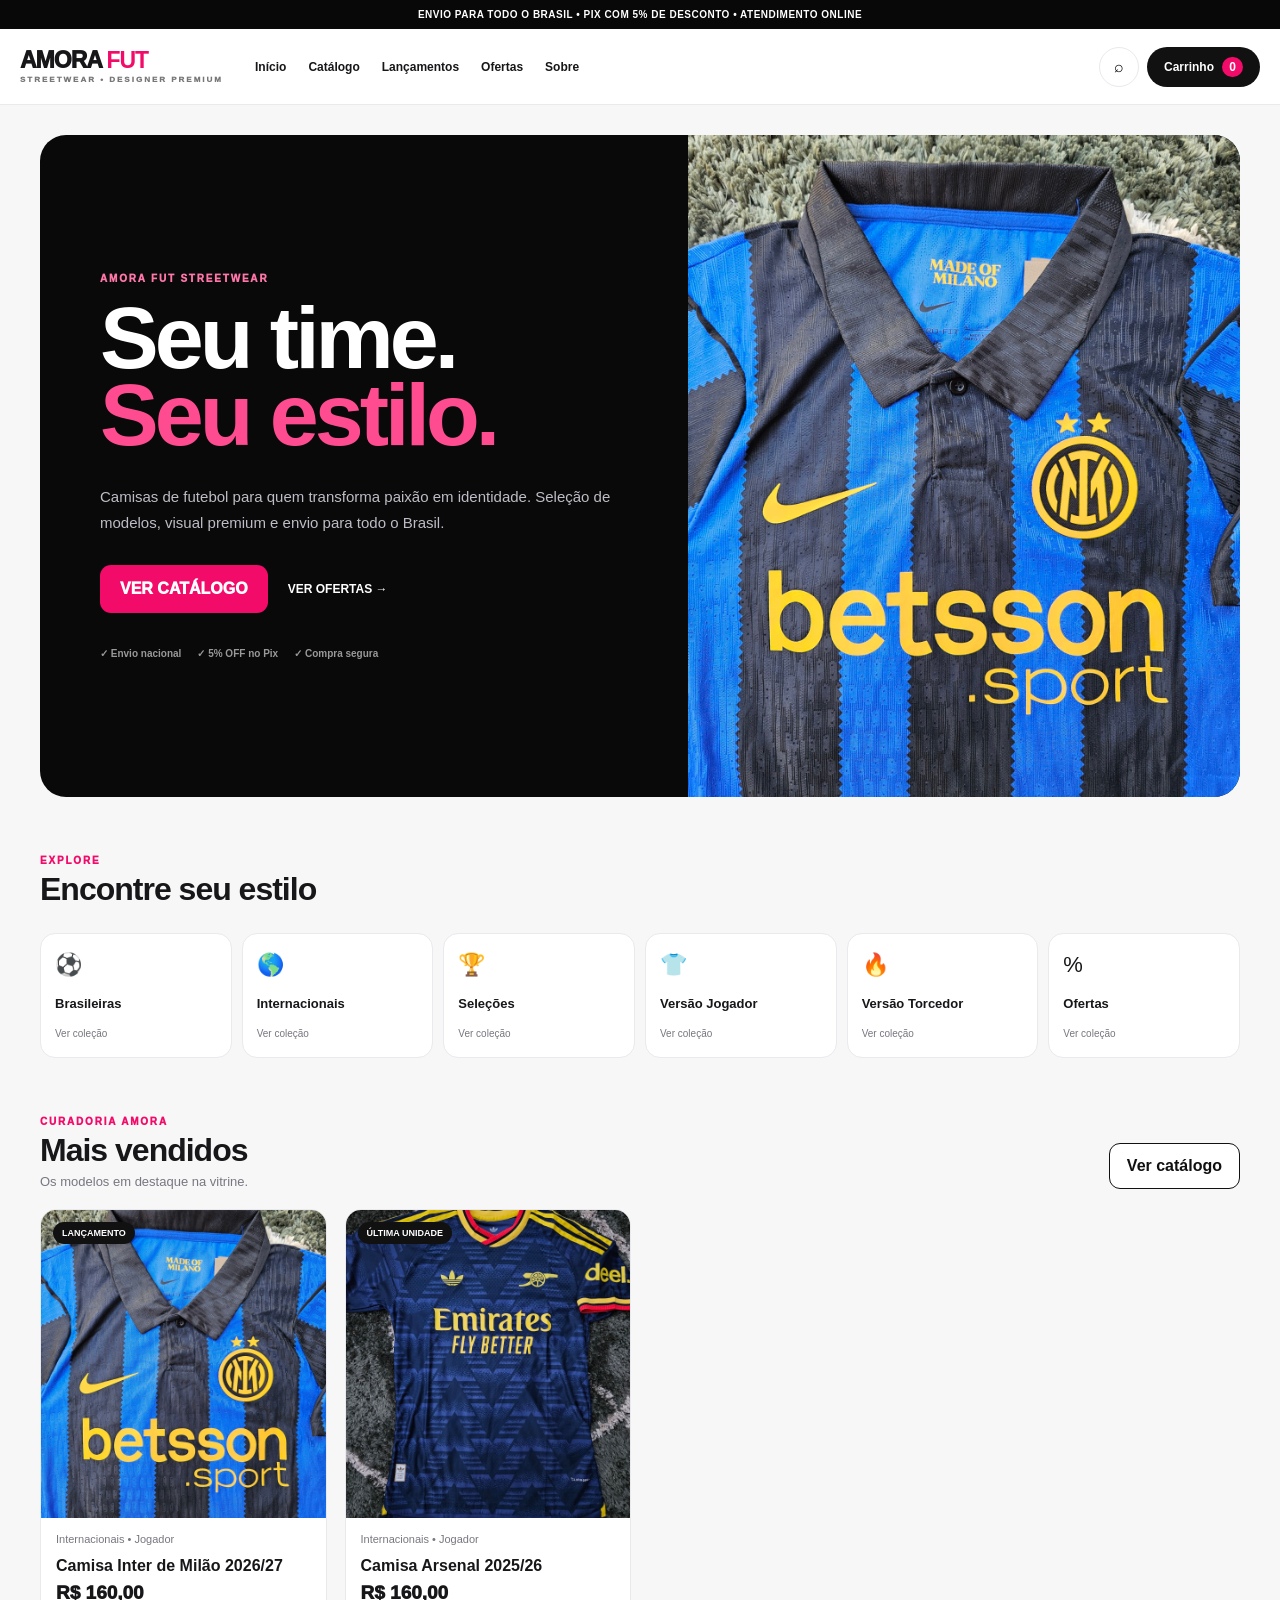
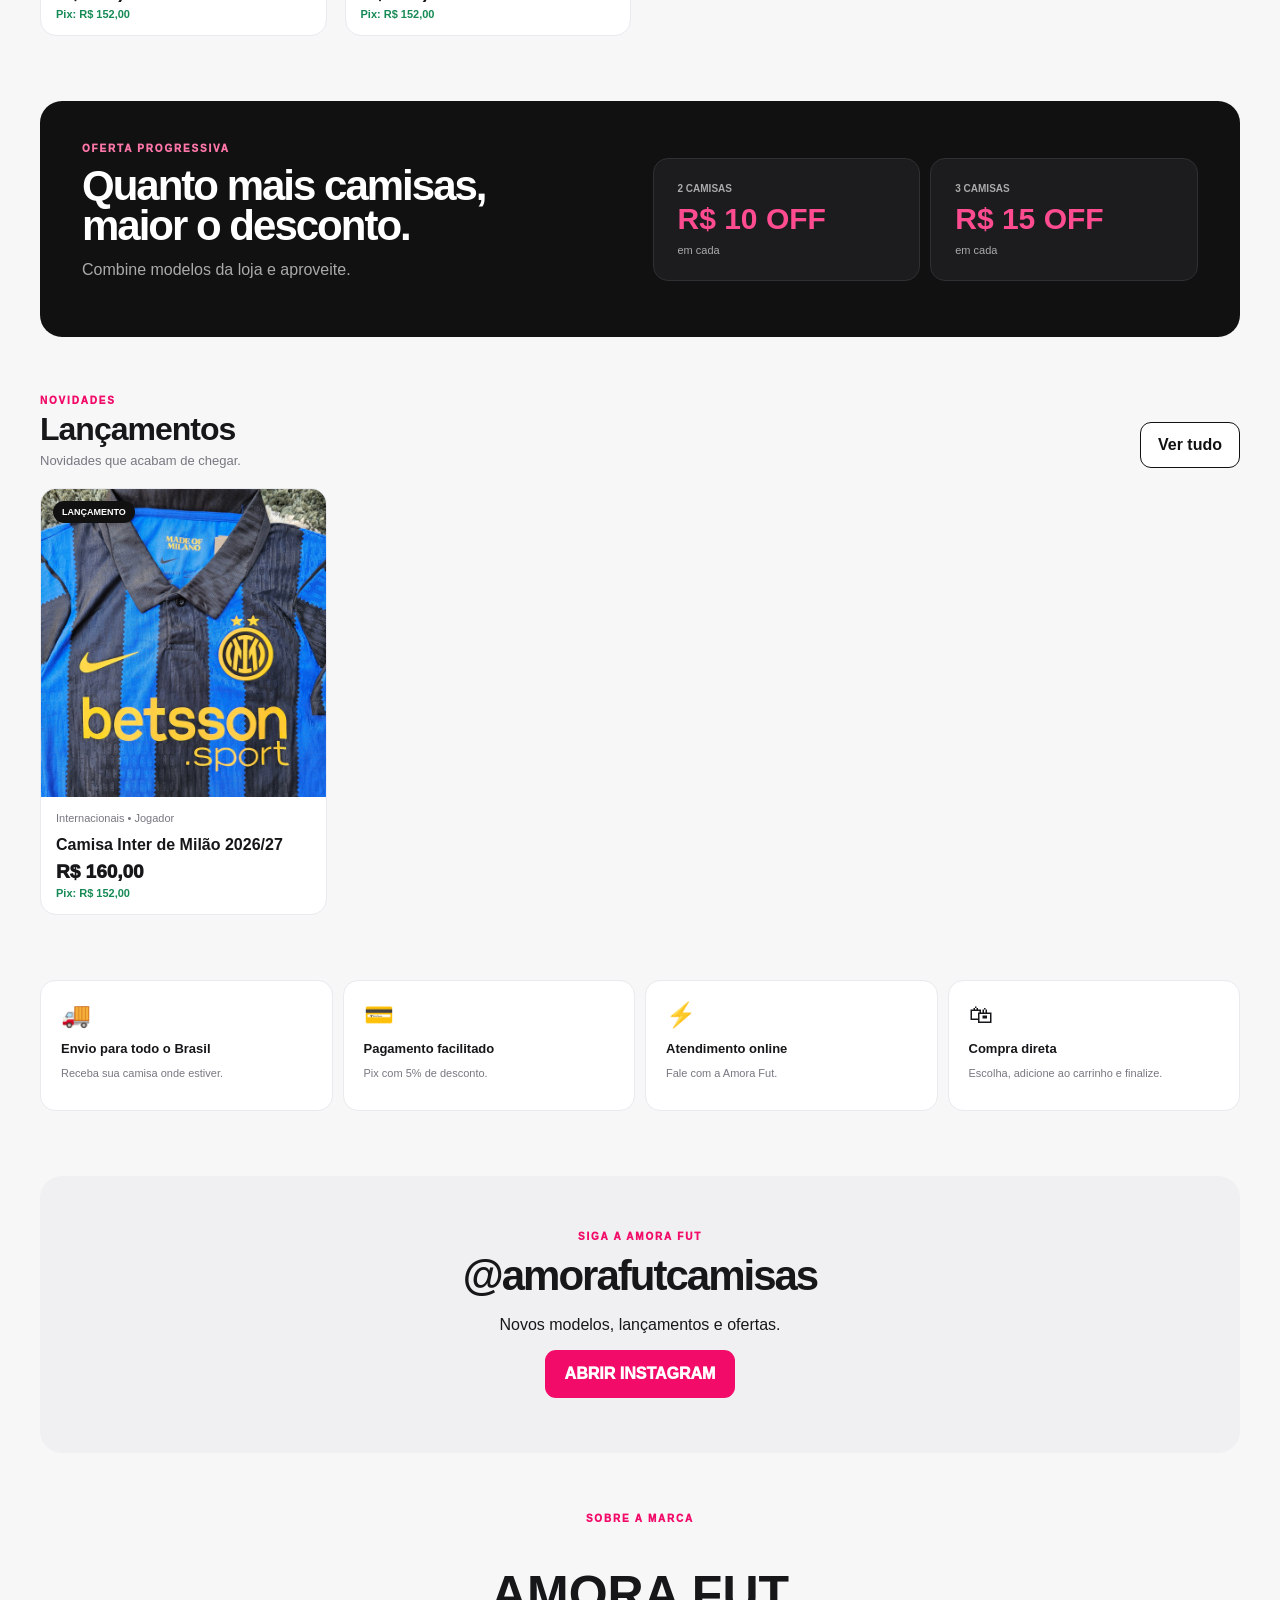
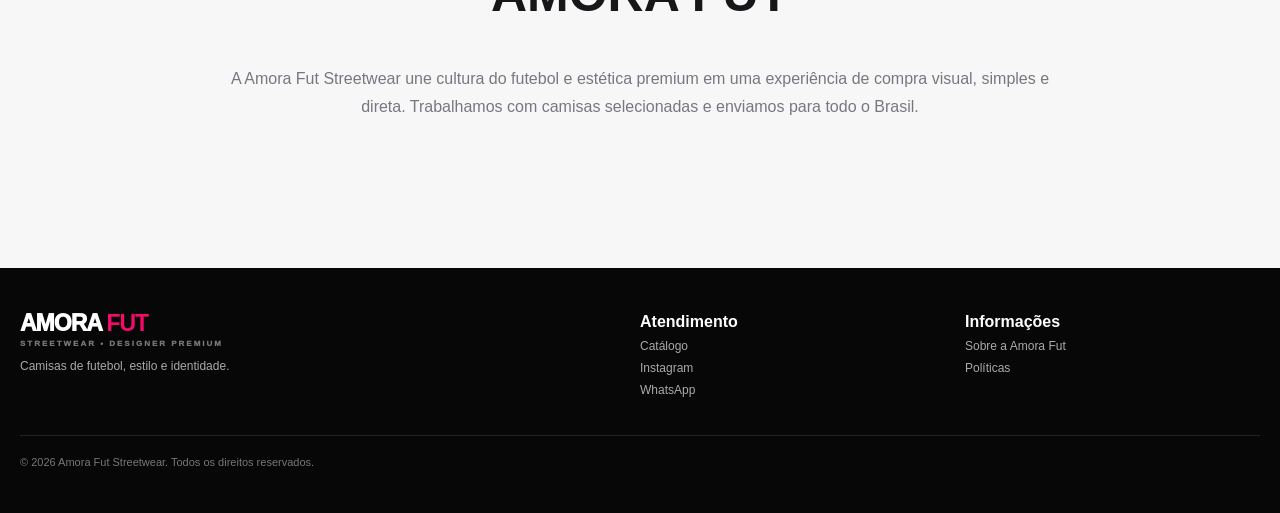
==== commit 935b004b: "Add files via upload" ====
--- a/index.html
+++ b/index.html
@@ -2,7 +2,7 @@
 <html lang="pt-BR">
 <head>
 <meta charset="utf-8">
-<meta name="viewport" content="width=device-width, initial-scale=1">
+<meta name="viewport" content="width=device-width,initial-scale=1">
 <title>Amora Fut Streetwear | Camisas de Futebol</title>
 <meta name="description" content="Amora Fut Streetwear — camisas de futebol e streetwear. Enviamos para todo o Brasil.">
 <link rel="stylesheet" href="css/style.css">
@@ -10,61 +10,72 @@
 </head>
 
 <body>
-<header class="siteHeader">
-  <div class="headerInner">
-    <a class="brand" href="#inicio" aria-label="Amora Fut Streetwear">
-      <span class="brandMark">AMORA</span>
-      <span class="brandSub">FUT STREETWEAR</span>
-    </a>
+<div class="announcement">ENVIO PARA TODO O BRASIL <span>•</span> PIX COM 5% DE DESCONTO <span>•</span> ATENDIMENTO ONLINE</div>
 
-    <nav class="mainNav" aria-label="Navegação principal">
-      <a href="#inicio">Início</a>
-      <a href="#catalogo">Catálogo</a>
-      <a href="#sobre">Sobre</a>
-      <a href="#politicas">Políticas</a>
-    </nav>
-
-    <div class="headerActions">
-      <button class="iconBtn" id="searchToggle" type="button" aria-label="Pesquisar">⌕</button>
-      <button class="iconBtn" id="cartToggle" type="button" aria-label="Carrinho">🛒<span id="cartCount">0</span></button>
-    </div>
-  </div>
-
-  <div class="searchBar" id="searchBar">
-    <input id="searchInput" type="search" placeholder="Buscar camisa, time ou seleção..." autocomplete="off">
+<header class="header">
+  <a class="logo" href="#home" data-route>AMORA <strong>FUT</strong><small>STREETWEAR • DESIGNER PREMIUM</small></a>
+  <nav class="mainNav">
+    <a href="#home" data-route>Início</a>
+    <a href="#catalogo" data-route>Catálogo</a>
+    <a href="#lancamentos" data-route>Lançamentos</a>
+    <a href="#ofertas" data-route>Ofertas</a>
+    <a href="#sobre" data-route>Sobre</a>
+  </nav>
+  <div class="headerActions">
+    <button class="iconBtn" id="openSearch" aria-label="Buscar">⌕</button>
+    <button class="cartBtn" id="openCart">Carrinho <span id="cartCount">0</span></button>
   </div>
 </header>
 
+<div id="searchBar" class="searchBar">
+  <div class="searchInner">
+    <input id="globalSearch" placeholder="Buscar camisas, times..." aria-label="Buscar">
+    <button class="secondary" id="closeSearch">Fechar</button>
+  </div>
+</div>
+
 <main id="app"></main>
 
-<aside class="cartDrawer" id="cartDrawer" aria-hidden="true">
-  <div class="cartDrawerHead">
-    <h2>Seu carrinho</h2>
-    <button id="cartClose" type="button" aria-label="Fechar">×</button>
-  </div>
-  <div id="cartItems"></div>
-  <div class="cartFooter">
-    <div class="cartTotalRow">
-      <span>Total</span>
-      <strong id="cartTotal">R$ 0,00</strong>
-    </div>
-    <button id="checkoutBtn" class="primaryBtn" type="button">Finalizar pedido</button>
-  </div>
-</aside>
-
-<div class="drawerOverlay" id="drawerOverlay"></div>
-
-<footer class="siteFooter">
-  <div class="footerInner">
+<footer class="footer">
+  <div class="footerGrid">
     <div>
-      <strong>Amora Fut Streetwear</strong>
-      <p>Camisas de futebol e streetwear. Enviamos para todo o Brasil.</p>
+      <div class="logo light">AMORA <strong>FUT</strong><small>STREETWEAR • DESIGNER PREMIUM</small></div>
+      <p>Camisas de futebol, estilo e identidade.</p>
     </div>
     <div>
-      <a href="https://instagram.com/amorafutcamisas" target="_blank" rel="noopener">Instagram</a>
+      <b>Atendimento</b>
+      <a href="#catalogo" data-route>Catálogo</a>
+      <a id="instagramLink" target="_blank">Instagram</a>
+      <a id="whatsappLink" target="_blank">WhatsApp</a>
+    </div>
+    <div>
+      <b>Informações</b>
+      <a href="#sobre" data-route>Sobre a Amora Fut</a>
+      <a href="#politica" data-route>Políticas</a>
     </div>
   </div>
+  <div class="copy">© <span id="year"></span> Amora Fut Streetwear. Todos os direitos reservados.</div>
 </footer>
+
+<div id="cartDrawer" class="overlay">
+  <aside class="drawer">
+    <button class="x" id="closeCart">×</button>
+    <h2>Seu carrinho</h2>
+    <div id="cartItems"></div>
+    <div id="cartEmpty" class="empty">Seu carrinho está vazio.</div>
+    <div class="cartTotals">
+      <div><span>Subtotal</span><b id="subtotal">R$ 0,00</b></div>
+      <div class="pixRow"><span>À vista no Pix</span><b id="pixTotal">R$ 0,00</b></div>
+    </div>
+    <button class="primary full" id="checkoutBtn">IR PARA O CHECKOUT</button>
+    <button class="secondary full" id="continueBtn">CONTINUAR COMPRANDO</button>
+  </aside>
+</div>
+
+<div id="imageZoom" class="premiumZoom" aria-hidden="true">
+  <button id="zoomClose" class="zoomClose">×</button>
+  <img id="zoomImage" alt="">
+</div>
 
 <script src="js/config.js"></script>
 <script src="js/products.js"></script>
